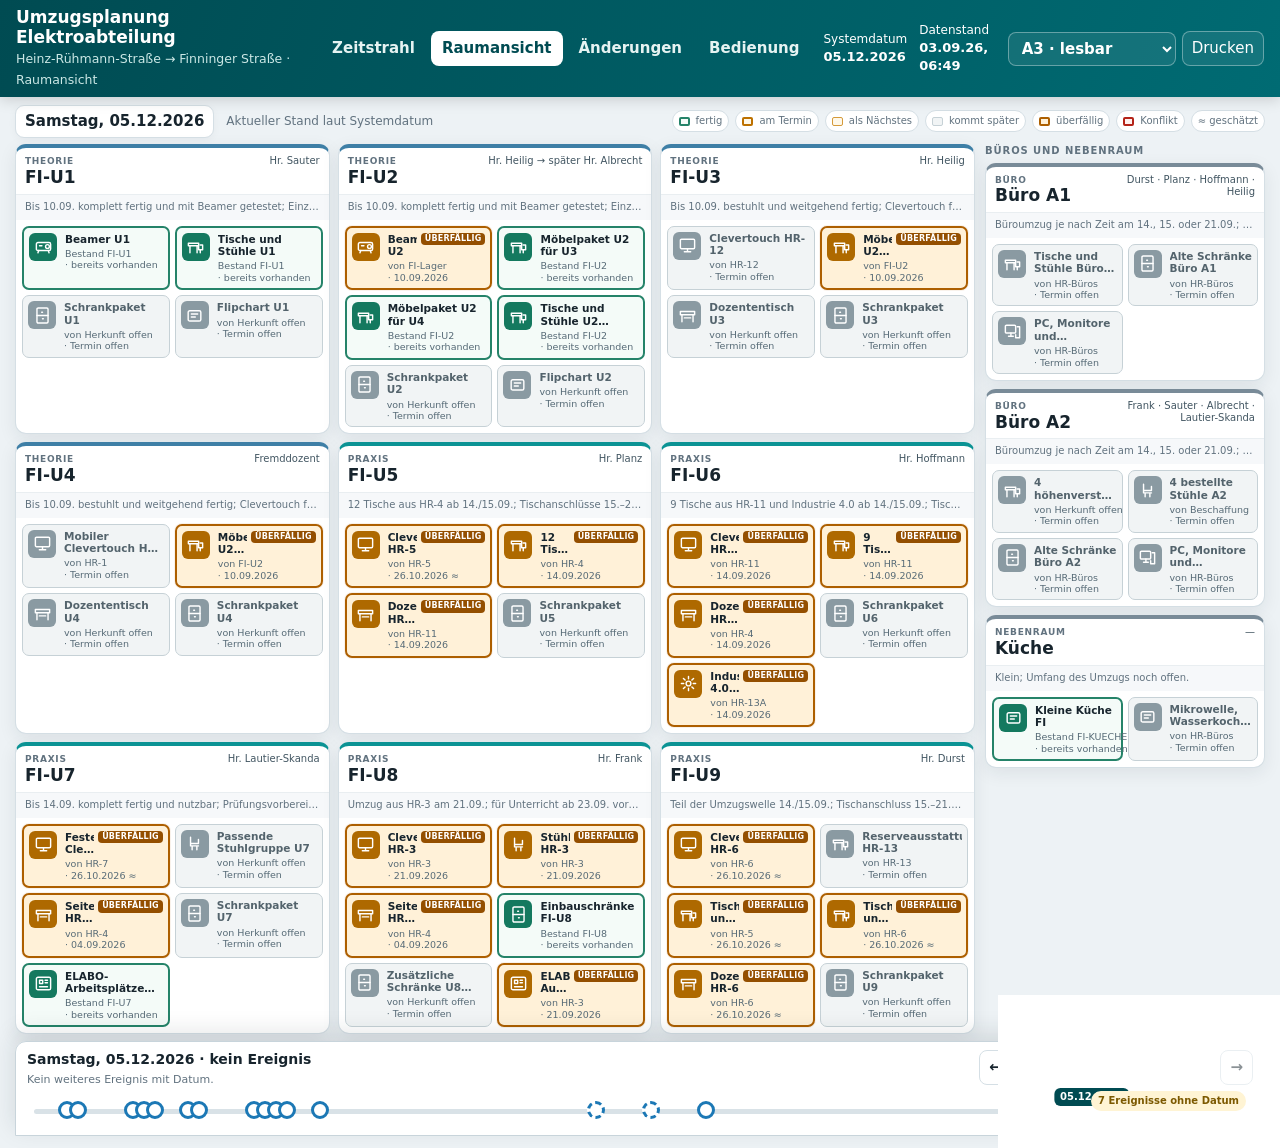
==== raumansicht.html @ 8ff62c8c "Zeitstrahl als Hauptansicht setzen und Raumansicht auslagern" ====
<!doctype html>
<html lang="de">
<head>
  <meta charset="utf-8">
  <meta name="viewport" content="width=device-width, initial-scale=1">
  <title>Raumansicht wird geladen …</title>
  <style>
    body{margin:0;display:grid;place-items:center;min-height:100vh;background:#edf2f5;color:#61727f;font:14px/1.4 "Segoe UI",system-ui,sans-serif}
  </style>
</head>
<body>
  <div>Raumansicht wird geladen …</div>
  <script>
  (async()=>{
    try{
      const r=await fetch(`raumansicht-basis.html?ts=${Date.now()}`,{cache:"no-store"});
      if(!r.ok) throw new Error(`HTTP ${r.status}`);
      let html=await r.text();
      html=html.replace('<title>Umzugsplanung Elektroabteilung – Version 2.0</title>','<title>Umzugsplanung Elektroabteilung – Raumansicht</title>');
      html=html.replace('Heinz-Rühmann-Straße → Finninger Straße · V2.0','Heinz-Rühmann-Straße → Finninger Straße · Raumansicht');
      html=html.replace('</style>','\n    .view-switch{display:inline-block;border:0;border-radius:8px;padding:9px 13px;background:transparent;color:#e6f3f2;font-weight:650;text-decoration:none}.view-switch:hover{background:rgba(255,255,255,.12)}\n    @media (min-width:1181px) and (max-height:1050px){.view-switch{padding:7px 11px}}\n  </style>');
      html=html.replace(
`    <nav class="main-nav" aria-label="Hauptnavigation">
      <button class="nav-btn active" data-panel="view">Ansicht</button>
      <button class="nav-btn" data-panel="audit">Änderungen</button>
      <button class="nav-btn" data-panel="help">Bedienung</button>
    </nav>`,
`    <nav class="main-nav" aria-label="Hauptnavigation">
      <a class="view-switch" href="index.html">Zeitstrahl</a>
      <button class="nav-btn active" data-panel="view">Raumansicht</button>
      <button class="nav-btn" data-panel="audit">Änderungen</button>
      <button class="nav-btn" data-panel="help">Bedienung</button>
    </nav>`);
      document.open();document.write(html);document.close();
    }catch(err){
      document.body.innerHTML='<div style="max-width:620px;padding:24px">Die Raumansicht konnte nicht geladen werden. Bitte die Seite neu laden.</div>';
      console.error(err);
    }
  })();
  </script>
</body>
</html>
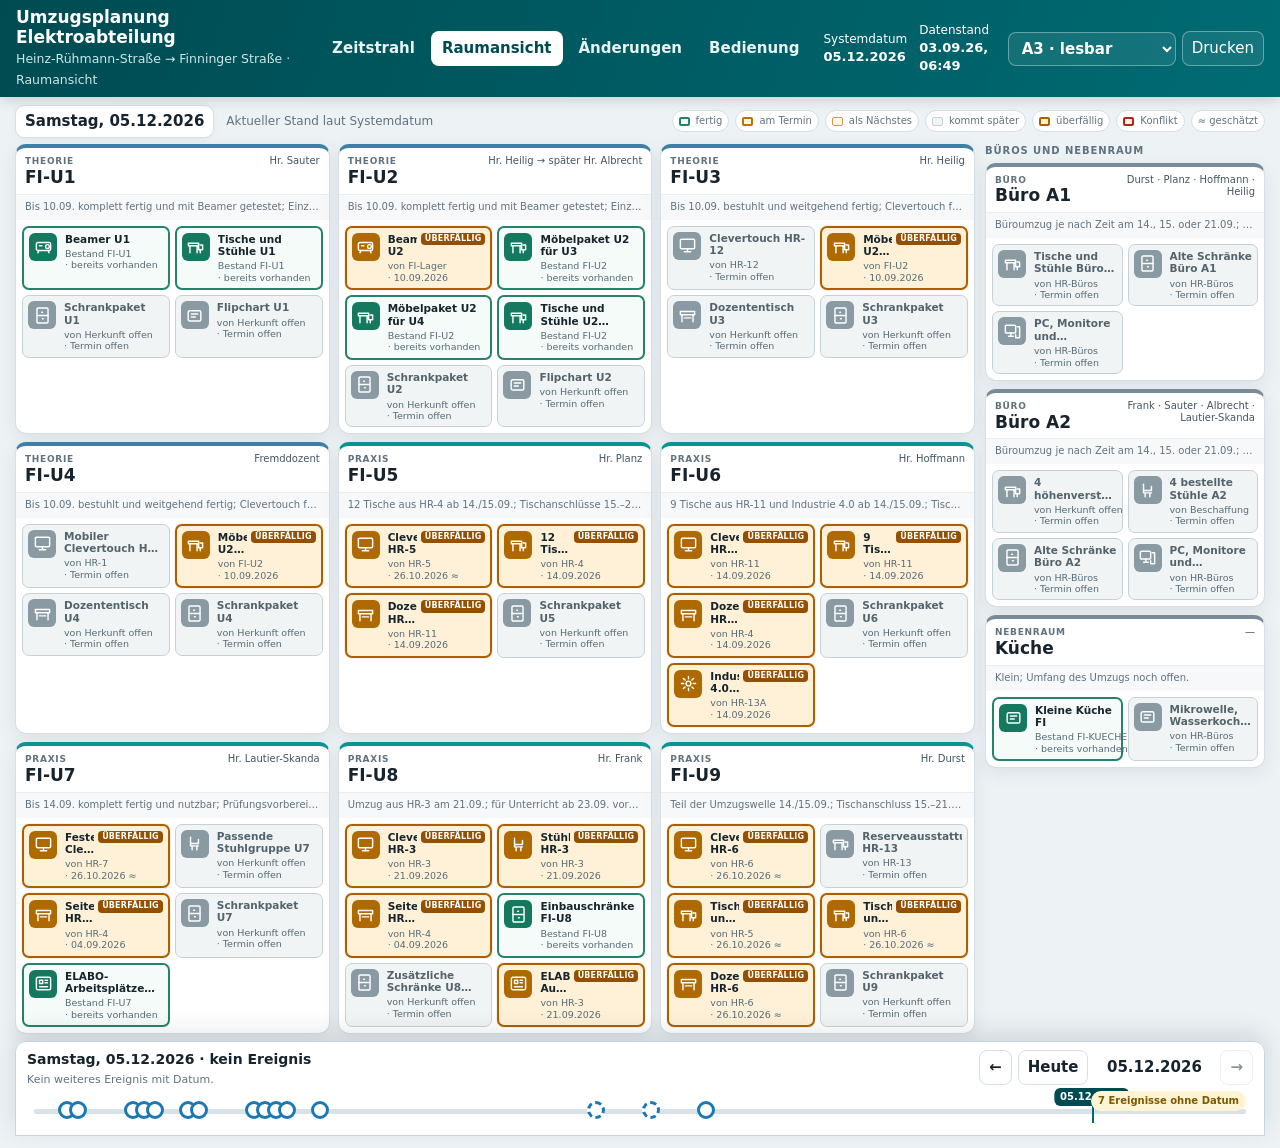
==== commit 2ee55126: "Raumansicht ohne Laufzeit-Loader direkt ausliefern" ====
--- a/raumansicht.html
+++ b/raumansicht.html
@@ -3,39 +3,786 @@
 <head>
   <meta charset="utf-8">
   <meta name="viewport" content="width=device-width, initial-scale=1">
-  <title>Raumansicht wird geladen …</title>
+  <title>Umzugsplanung Elektroabteilung – Raumansicht</title>
   <style>
-    body{margin:0;display:grid;place-items:center;min-height:100vh;background:#edf2f5;color:#61727f;font:14px/1.4 "Segoe UI",system-ui,sans-serif}
+    :root {
+      --bg:#edf2f5; --surface:#fff; --surface-2:#f6f8fa; --ink:#17242d; --muted:#61727f;
+      --line:#d5dfe5; --brand:#006b73; --brand-dark:#004b52; --accent:#1c78b5;
+      --good:#14795f; --warn:#a36a00; --bad:#b42318; --shadow:0 8px 26px rgba(23,36,45,.10);
+      --future-opacity:.24; --due-opacity:.68;
+    }
+    *{box-sizing:border-box} html{scroll-behavior:smooth} body{margin:0;background:var(--bg);color:var(--ink);font:15px/1.42 "Segoe UI",system-ui,sans-serif}
+    button,input,select,textarea{font:inherit} button{cursor:pointer} button:disabled{cursor:not-allowed;opacity:.5}
+    .app-header{position:sticky;top:0;z-index:30;display:flex;align-items:center;gap:18px;padding:12px 22px;background:linear-gradient(110deg,var(--brand-dark),var(--brand));color:white;box-shadow:0 2px 14px rgba(0,0,0,.17)}
+    .brand{min-width:260px}.brand h1{margin:0;font-size:19px;line-height:1.2}.brand small{color:#cbe8e6}
+    .main-nav{display:flex;gap:5px}.nav-btn,.view-switch{border:0;border-radius:8px;padding:9px 13px;background:transparent;color:#e6f3f2;font-weight:650}.nav-btn:hover,.view-switch:hover{background:rgba(255,255,255,.12)}.nav-btn.active{background:white;color:var(--brand-dark)}.view-switch{display:inline-block;text-decoration:none}
+    .header-meta{display:flex;align-items:center;gap:12px;margin-left:auto;font-size:12px}.header-meta strong{font-size:13px}.header-actions{display:flex;align-items:center;gap:6px}.header-btn,.header-select{border:1px solid rgba(255,255,255,.35);border-radius:8px;padding:7px 10px;background:rgba(255,255,255,.08);color:white}.header-btn:hover,.header-select:hover{background:rgba(255,255,255,.18)}.header-select{padding-right:26px;font-weight:650}.header-select option{background:white;color:var(--ink)}
+    .panel{display:none}.panel.active{display:block}.page{max-width:1660px;margin:0 auto;padding:18px 22px 150px}
+    .view-toolbar{display:flex;align-items:center;gap:12px;margin-bottom:13px}.date-chip{padding:8px 11px;border-radius:9px;background:var(--surface);border:1px solid var(--line);box-shadow:0 2px 8px rgba(23,36,45,.04)}.date-chip strong{font-size:17px}.view-hint{color:var(--muted);font-size:12px}.view-toolbar .spacer{margin-left:auto}
+    .legend{display:flex;flex-wrap:wrap;gap:6px}.legend-item{display:inline-flex;align-items:center;gap:6px;padding:4px 7px;border-radius:999px;background:var(--surface);border:1px solid var(--line);font-size:11px;color:var(--muted)}.legend-swatch{width:10px;height:10px;border-radius:3px;background:var(--accent)}.legend-swatch.future{opacity:var(--future-opacity)}.legend-swatch.due{opacity:var(--due-opacity)}.legend-swatch.present{background:var(--good)}.legend-swatch.conflict{background:var(--bad)}
+    .building-layout{display:grid;grid-template-columns:minmax(0,1fr) 255px;gap:16px;align-items:start}.rooms-grid{display:grid;grid-template-columns:repeat(3,minmax(245px,1fr));gap:12px}.side-grid{display:grid;gap:12px}.side-label{margin:0 0 -4px;color:var(--muted);font-size:11px;font-weight:750;letter-spacing:.09em;text-transform:uppercase}
+    .room-card{position:relative;min-height:245px;overflow:hidden;border:1px solid var(--line);border-top:5px solid #3e7fa6;border-radius:14px;background:var(--surface);box-shadow:var(--shadow);transition:opacity .18s,transform .18s,box-shadow .18s}.room-card.praxis{border-top-color:#0b9394}.room-card.side{min-height:180px;border-top-color:#798b98}.room-card.dimmed{opacity:.48}.room-card.affected{box-shadow:0 0 0 3px rgba(28,120,181,.25),var(--shadow)}.room-card.event-flash{animation:roomFlash .85s ease-out}.room-card.has-conflict{border-color:var(--bad)}
+    @keyframes roomFlash{0%{transform:scale(1);box-shadow:var(--shadow)}35%{transform:scale(1.014);box-shadow:0 0 0 6px rgba(28,120,181,.22),var(--shadow)}100%{transform:scale(1);box-shadow:0 0 0 3px rgba(28,120,181,.25),var(--shadow)}}
+    .room-head{display:flex;justify-content:space-between;gap:10px;padding:11px 13px 9px;border-bottom:1px solid #e9eef1}.room-kicker{color:var(--muted);font-size:10px;font-weight:750;letter-spacing:.08em;text-transform:uppercase}.room-title{margin:1px 0 0;font-size:20px}.room-owner{max-width:55%;color:#415561;font-size:11px;text-align:right}.room-use{padding:7px 13px;color:var(--muted);background:var(--surface-2);font-size:11px}.room-items{display:grid;grid-template-columns:repeat(2,minmax(0,1fr));gap:7px;padding:10px}.room-card.side .room-items{grid-template-columns:1fr}.empty-room{grid-column:1/-1;padding:20px;color:var(--muted);text-align:center}
+    .asset-tile{position:relative;display:grid;grid-template-columns:34px 1fr;gap:7px;min-width:0;padding:7px;border:1px solid var(--line);border-radius:9px;background:var(--surface-2);color:var(--ink);text-align:left;transition:opacity .16s,transform .16s,box-shadow .16s}.asset-tile:hover,.asset-tile:focus-visible{transform:translateY(-1px);box-shadow:0 4px 12px rgba(23,36,45,.13)}.asset-tile.future{opacity:var(--future-opacity);border-style:dashed}.asset-tile.due{opacity:var(--due-opacity);border-color:var(--warn)}.asset-tile.present{opacity:1}.asset-tile.event-change{opacity:1;border-color:var(--accent);box-shadow:0 0 0 2px rgba(28,120,181,.18);background:#eef7fc}.asset-tile.conflict{opacity:1;border-color:var(--bad);background:#fff0ee;box-shadow:0 0 0 2px rgba(180,35,24,.16)}
+    .asset-icon{display:grid;place-items:center;width:32px;height:32px;border-radius:8px;background:#526b79;color:white;font-size:10px;font-weight:800}.asset-tile.present .asset-icon{background:var(--good)}.asset-tile.event-change .asset-icon{background:var(--accent)}.asset-tile.conflict .asset-icon{background:var(--bad)}.asset-name{overflow:hidden;font-size:11px;font-weight:700;line-height:1.2;text-overflow:ellipsis}.asset-meta{margin-top:2px;overflow:hidden;color:var(--muted);font-size:10px;line-height:1.2;text-overflow:ellipsis;white-space:nowrap}.asset-flag{position:absolute;top:4px;right:5px;font-size:11px;font-weight:900}.asset-flag.in{color:var(--good)}.asset-flag.out{color:var(--warn)}.asset-flag.bad{color:var(--bad)}
+    .timeline-shell{position:sticky;bottom:0;z-index:25;margin-top:16px;padding:12px 15px 11px;border:1px solid #c8d4db;border-radius:15px 15px 0 0;background:rgba(255,255,255,.97);box-shadow:0 -8px 25px rgba(23,36,45,.13);backdrop-filter:blur(7px)}.timeline-top{display:grid;grid-template-columns:minmax(260px,1fr) auto;gap:15px;align-items:start}.event-summary h2{margin:0;font-size:16px}.event-summary p{margin:3px 0 0;color:var(--muted);font-size:12px}.event-changes{display:flex;flex-wrap:wrap;gap:5px;margin-top:6px}.change-chip{padding:3px 7px;border-radius:999px;background:#eaf4f9;color:#315a70;font-size:10px}.timeline-controls{display:flex;align-items:center;gap:6px}.timeline-btn{border:1px solid var(--line);border-radius:8px;padding:7px 10px;background:var(--surface);color:var(--ink);font-weight:650}.timeline-btn:hover{background:#edf4f7}.timeline-date{min-width:120px;text-align:center;font-weight:800}.track-wrap{position:relative;height:47px;margin:5px 7px 0}.track-base{position:absolute;left:0;right:0;top:23px;height:5px;border-radius:999px;background:#d9e2e7}.today-line{position:absolute;top:9px;width:2px;height:29px;background:var(--brand);pointer-events:none}.today-line::before{content:"Heute";position:absolute;top:-9px;left:50%;transform:translateX(-50%);color:var(--brand);font-size:9px;font-weight:800}.event-marker{position:absolute;top:15px;width:18px;height:18px;transform:translateX(-50%);border:3px solid var(--accent);border-radius:50%;background:var(--surface);padding:0}.event-marker.partial{background:linear-gradient(90deg,var(--accent) 50%,var(--surface) 50%)}.event-marker.done{background:var(--accent)}.event-marker.conflict{border-color:var(--bad);background:var(--bad)}.event-marker.selected{outline:3px solid rgba(28,120,181,.25);outline-offset:2px;transform:translateX(-50%) scale(1.16)}.event-marker:hover{transform:translateX(-50%) scale(1.18)}.event-marker.selected:hover{transform:translateX(-50%) scale(1.25)}.range{position:absolute;left:0;right:0;top:12px;width:100%;height:26px;margin:0;opacity:.001;cursor:ew-resize}.range:focus-visible{opacity:.12}.thumb-bubble{position:absolute;top:-1px;transform:translateX(-50%);padding:2px 6px;border-radius:6px;background:var(--brand-dark);color:white;font-size:10px;font-weight:750;pointer-events:none;white-space:nowrap}.unknown-events{position:absolute;right:0;top:1px;padding:3px 7px;border-radius:999px;background:#fff4d4;color:#7c5900;font-size:10px;font-weight:750}
+    .popover{position:fixed;z-index:60;width:min(330px,calc(100vw - 24px));padding:12px;border:1px solid var(--line);border-radius:11px;background:var(--surface);box-shadow:0 14px 38px rgba(23,36,45,.24);pointer-events:none}.popover.pinned{pointer-events:auto}.popover[hidden]{display:none}.popover-close{position:absolute;top:5px;right:7px;border:0;background:transparent;color:var(--muted);font-size:18px}.popover h3{margin:0 25px 8px 0;font-size:15px}.popover dl{display:grid;grid-template-columns:82px 1fr;gap:4px 8px;margin:0;font-size:11px}.popover dt{color:var(--muted)}.popover dd{margin:0;font-weight:650}.popover-note{margin:8px 0 0;padding-top:7px;border-top:1px solid var(--line);color:var(--muted);font-size:11px}
+    .manage-page{max-width:1660px;margin:0 auto;padding:20px 22px 55px}.manage-head{display:flex;align-items:flex-end;gap:16px;margin-bottom:15px}.manage-head h2{margin:0;font-size:24px}.manage-head p{margin:4px 0 0;color:var(--muted)}.manage-head .spacer{margin-left:auto}
+    .audit-list{display:grid;gap:7px}.audit-row{display:grid;grid-template-columns:150px 160px 1fr;gap:10px;padding:9px 10px;border-bottom:1px solid var(--line);background:var(--surface)}.audit-row time,.audit-row .who{color:var(--muted);font-size:11px}.help-grid{display:grid;grid-template-columns:repeat(2,minmax(280px,1fr));gap:12px}.help-card{padding:15px;border:1px solid var(--line);border-radius:12px;background:var(--surface);box-shadow:var(--shadow)}.help-card h3{margin:0 0 8px}.help-card ul,.help-card ol{margin:0;padding-left:20px}.help-card li+li{margin-top:5px}
+    .toast{position:fixed;right:18px;bottom:18px;z-index:100;max-width:380px;padding:11px 14px;border-radius:10px;background:var(--brand-dark);color:white;box-shadow:var(--shadow);transition:opacity .2s,transform .2s}.toast[hidden]{display:none}
+    .sr-only{position:absolute;width:1px;height:1px;padding:0;margin:-1px;overflow:hidden;clip:rect(0,0,0,0);white-space:nowrap;border:0}
+    .event-marker{z-index:3}.range{z-index:2}.thumb-bubble{z-index:4}.unknown-events{z-index:5;pointer-events:none}
+    .event-marker.est{border-style:dashed}
+    @media(max-width:1180px){.building-layout{grid-template-columns:1fr}.side-grid{grid-template-columns:repeat(3,1fr)}.side-label{grid-column:1/-1}.room-card.side{min-height:160px}.header-meta{display:none}}
+    @media(max-width:850px){.rooms-grid{grid-template-columns:repeat(2,minmax(240px,1fr))}.app-header{flex-wrap:wrap}.brand{min-width:0}.main-nav{order:3;width:100%}.timeline-top{grid-template-columns:1fr}.timeline-controls{justify-content:center}.page{padding-left:12px;padding-right:12px}}
+    @media(max-width:580px){.rooms-grid,.side-grid,.help-grid{grid-template-columns:1fr}.room-items{grid-template-columns:1fr}.view-toolbar{align-items:flex-start;flex-direction:column}.legend{display:none}.timeline-date{min-width:90px}.timeline-btn{padding:7px}.audit-row{grid-template-columns:1fr}}
+    @media(prefers-reduced-motion:reduce){*{scroll-behavior:auto!important;animation:none!important;transition:none!important}}
+
+    /* Kompakte Terminansicht: Status wird über Rahmen und Beschriftung statt über starke Transparenz vermittelt. */
+    .page{padding:13px 18px 16px}
+    .building-layout{grid-template-columns:minmax(0,1fr) 280px;gap:10px}
+    .rooms-grid,.side-grid{gap:8px}
+    .room-card{min-height:226px;border-radius:11px;border-top-width:4px;box-shadow:0 5px 18px rgba(23,36,45,.08)}
+    .room-card.side{min-height:174px}
+    .room-card.dimmed{opacity:1}
+    .room-card.affected{box-shadow:0 5px 18px rgba(23,36,45,.08)}
+    .room-head{align-items:flex-start;padding:7px 9px 6px}
+    .room-kicker{font-size:9px}
+    .room-title{margin-top:0;font-size:17px;line-height:1.15}
+    .room-owner{font-size:10px;line-height:1.25}
+    .room-use{min-height:25px;padding:5px 9px;font-size:10px;line-height:1.35;white-space:nowrap;overflow:hidden;text-overflow:ellipsis}
+    .room-items{gap:5px;padding:6px}
+    .asset-tile{grid-template-columns:30px minmax(0,1fr);gap:6px;min-height:45px;padding:5px;border:1.5px solid #bcc9cf;border-radius:7px;background:#f8fafb;opacity:1;align-items:start}
+    .asset-tile:hover,.asset-tile:focus-visible{transform:translateY(-1px);box-shadow:0 3px 9px rgba(23,36,45,.12)}
+    .asset-tile.future{opacity:1;border:1.5px solid #c6d1d6;background:#f1f4f5;color:#53636c}
+    .asset-tile.due,.asset-tile.event-out{opacity:1;border:2px dashed #bd7100;background:#fff8e9;box-shadow:none}
+    .asset-tile.present{opacity:1;border:2px solid #258369;background:#f4fbf8}
+    .asset-tile.overdue{opacity:1;border:2px solid #ad5f00;background:#fff1d8;box-shadow:0 0 0 1px rgba(173,95,0,.08)}
+    .asset-tile.event-change{opacity:1;border-color:#bd7100;background:#fff8e9;box-shadow:none;animation:assetPulse .7s ease-out}
+    .asset-tile.conflict{opacity:1;border:2px solid var(--bad);background:#fff0ee;box-shadow:0 0 0 1px rgba(180,35,24,.14)}
+    @keyframes assetPulse{0%{transform:scale(1)}35%{transform:scale(1.025);box-shadow:0 0 0 4px rgba(189,113,0,.20)}100%{transform:scale(1);box-shadow:none}}
+    .asset-icon{display:grid;place-items:center;width:28px;height:28px;border-radius:6px;background:#7b8d96;color:white}
+    .asset-icon svg{width:19px;height:19px;display:block}
+    .asset-tile.future .asset-icon{background:#8a9aa2}
+    .asset-tile.present .asset-icon{background:var(--good)}
+    .asset-tile.due .asset-icon,.asset-tile.event-change .asset-icon,.asset-tile.event-out .asset-icon,.asset-tile.overdue .asset-icon{background:#ae6900}
+    .asset-tile.conflict .asset-icon{background:var(--bad)}
+    .asset-body{display:block;min-width:0}
+    .asset-top{display:flex;align-items:flex-start;gap:4px;min-width:0}
+    .asset-name{display:-webkit-box;flex:1;min-width:0;overflow:hidden;font-size:10.5px;font-weight:750;line-height:1.18;text-overflow:clip;white-space:normal;-webkit-box-orient:vertical;-webkit-line-clamp:2}
+    .asset-meta{display:flex;flex-wrap:wrap;gap:0 5px;margin-top:3px;overflow:visible;color:#566a76;font-size:9.5px;line-height:1.2;white-space:normal}
+    .asset-meta span{white-space:nowrap}
+    .asset-status{flex:0 0 auto;padding:1px 4px;border-radius:4px;background:#bd7100;color:white;font-size:8px;font-weight:800;line-height:1.35;letter-spacing:.025em;white-space:nowrap}
+    .asset-status.overdue{background:#944f00}.asset-status.out{background:#944f00}.asset-status.conflict{background:var(--bad)}
+    .empty-room{padding:12px;font-size:10px}
+    .legend-item{padding:3px 6px;font-size:10px}
+    .legend-swatch{width:11px;height:9px;border-radius:2px;background:#f1f4f5;border:1.5px solid #c6d1d6}
+    .legend-swatch.future{opacity:1}.legend-swatch.due{opacity:1;border:2px dashed #bd7100;background:#fff8e9}.legend-swatch.present{background:#f4fbf8;border:2px solid #258369}.legend-swatch.overdue{background:#fff1d8;border:2px solid #ad5f00}.legend-swatch.conflict{background:#fff0ee;border:2px solid var(--bad)}
+    .timeline-shell{margin-top:9px;padding:8px 11px 7px;border-radius:11px 11px 0 0}
+    .timeline-top{gap:10px}.event-summary h2{font-size:14px}.event-summary p{margin-top:2px;font-size:11px}.event-changes{margin-top:4px}.change-chip{padding:2px 6px;font-size:9px}
+    .timeline-btn{padding:6px 9px}.track-wrap{height:38px;margin-top:2px}.track-base{top:19px}.today-line{top:7px;height:26px}.event-marker{top:11px}.range{top:8px}.thumb-bubble{top:-2px}
+    .print-heading{display:none}
+
+    /* Kompakte Laptopansicht mit vollständigem Inhalt: vertikales Scrollen statt Abschneiden. */
+    @media (min-width:1181px) and (max-height:1050px){
+      .app-header{min-height:58px;padding:7px 16px;gap:13px}.brand{min-width:245px}.brand h1{font-size:17px}.nav-btn,.view-switch{padding:7px 11px}.header-btn,.header-select{padding:6px 9px}.header-select{padding-right:25px}
+      #panel-view .page{min-height:calc(100vh - 58px);height:auto;display:block;padding:7px 15px 12px;overflow:visible}
+      .view-toolbar{min-height:34px;margin-bottom:6px}.date-chip{padding:5px 9px}.date-chip strong{font-size:15px}
+      .building-layout{height:auto;min-height:0}.rooms-grid,.side-grid{height:auto;min-height:0;grid-auto-rows:auto}
+      .room-card,.room-card.side{min-height:0;height:auto}.side-label{font-size:10px}.room-card.side .room-items{grid-template-columns:repeat(2,minmax(0,1fr))}
+      .event-changes{max-height:none;overflow:visible}
+      .timeline-shell{position:relative;bottom:auto;margin-top:7px}
+    }
+
+    @media(max-width:1180px){.building-layout{grid-template-columns:1fr}.room-card.side{min-height:160px}}
+    @media(max-width:580px){.room-items{grid-template-columns:1fr}.asset-name{font-size:11px}}
+
+    /* Bildschirmhinweis auf den nächsten tatsächlichen Bewegungstermin. */
+    @media screen{.asset-tile.next-up.future{opacity:1;border:1.5px solid #d59a3a;border-style:solid;background:#fff8e9;color:var(--ink);box-shadow:inset 0 0 0 1px rgba(189,113,0,.05)}.asset-tile.next-up.future .asset-icon{background:#a97a32}.asset-tile.next-out.present{background:linear-gradient(90deg,#f4fbf8 0%,#f4fbf8 82%,#fff0cf 100%)}.legend-swatch.next-up{opacity:1;background:#fff8e9;border:1.5px solid #d59a3a}}
+
+    @media print{
+      *{-webkit-print-color-adjust:exact!important;print-color-adjust:exact!important}
+      html,body{width:auto;height:auto;margin:0;background:white;color:#111;font:11pt/1.18 "Segoe UI",Arial,sans-serif}
+      .app-header,.view-toolbar,.timeline-shell,.popover,.toast,#panel-audit,#panel-help{display:none!important}
+      #panel-view{display:block!important}.page{display:block!important;width:auto!important;height:auto!important;max-width:none;margin:0;padding:0!important;overflow:visible!important}
+      .print-heading{display:grid;grid-template-columns:minmax(0,1fr) 95mm;gap:5.5mm;align-items:end;margin:0 0 4mm;padding:0 0 3mm;border-bottom:.6mm solid #006b73}
+      .print-heading h1{margin:0;font-size:18pt;line-height:1.05}.print-heading h2{margin:1.4mm 0 0;font-size:14pt;line-height:1.15}.print-heading p{margin:1.4mm 0 0;color:#34454e;font-size:10.5pt}.print-meta{width:95mm;text-align:right;white-space:nowrap;font-size:10pt;color:#34454e}
+      .print-legend{display:flex;justify-content:flex-end;flex-wrap:wrap;gap:1.7mm;margin-top:1.4mm;font-size:8.7pt}.print-legend span{display:inline-flex;align-items:center;gap:1.1mm;white-space:nowrap}.print-legend i{display:inline-block;flex:0 0 auto}
+      .building-layout{display:grid!important;grid-template-columns:minmax(0,1fr) 71mm;gap:3mm;align-items:stretch;height:248mm}
+      .rooms-grid{display:grid!important;grid-template-columns:repeat(3,minmax(0,1fr));grid-template-rows:repeat(3,minmax(0,1fr));gap:3mm;height:248mm}
+      .side-grid{display:grid!important;grid-template-columns:1fr;grid-template-rows:5.5mm repeat(3,minmax(0,1fr));gap:3mm;height:248mm}
+      .side-label{margin:0;font-size:9pt}
+      .room-card,.room-card.side{min-height:0!important;height:auto;break-inside:avoid;box-shadow:none;border-radius:3mm;border-width:.4mm;border-top-width:1.4mm;overflow:hidden}
+      .room-head{padding:1.4mm 1.8mm 1.1mm;gap:1.4mm}.room-kicker{font-size:8.2pt}.room-title{font-size:13.5pt}.room-owner{font-size:8.8pt;line-height:1.12}
+      .room-use{display:none}
+      .room-items,.room-card.side .room-items{display:block!important;padding:1.1mm}
+      .asset-tile{display:flex!important;align-items:flex-start;width:100%;height:8.25mm;min-height:8.25mm;margin:0 0 .45mm;padding:.6mm 1.1mm;gap:1.1mm;overflow:hidden;border-radius:1.4mm;box-shadow:none!important;transform:none!important;animation:none!important}
+      .asset-icon{flex:0 0 7.1mm;width:7.1mm;height:7.1mm;border-radius:1.1mm}.asset-icon svg{width:5.3mm;height:5.3mm}.asset-body{flex:1;min-width:0}.asset-name{display:block;max-height:none;overflow:hidden;font-size:9.6pt;line-height:1.08;white-space:nowrap;text-overflow:ellipsis}.asset-meta{display:flex;flex-wrap:nowrap;gap:1.4mm;margin-top:.3mm;font-size:8pt;line-height:1.05}.asset-meta span{display:inline;white-space:nowrap}.asset-status{padding:.15mm .8mm;border-radius:.8mm;font-size:7.3pt}
+      .room-card.side .asset-tile{width:100%;height:10mm;min-height:10mm;margin-bottom:.7mm}.room-card.side .asset-icon{display:none}.room-card.side .asset-name{font-size:9pt}.room-card.side .asset-meta{font-size:7.8pt}
+      .empty-room{padding:4mm;font-size:10pt}
+
+      /* A4 bleibt als platzsparende Reserve erhalten. */
+      body.print-a4{font-size:8pt}
+      body.print-a4 .print-heading{grid-template-columns:minmax(0,1fr) 67mm;gap:4mm;margin-bottom:3mm;padding-bottom:2mm;border-bottom-width:.5mm}
+      body.print-a4 .print-heading h1{font-size:13pt}body.print-a4 .print-heading h2{margin-top:1mm;font-size:10pt}body.print-a4 .print-heading p{margin-top:1mm;font-size:7.5pt}body.print-a4 .print-meta{width:67mm;font-size:7pt}
+      body.print-a4 .print-legend{gap:1.2mm;margin-top:1mm;font-size:6.2pt}body.print-a4 .print-legend span{gap:.8mm}
+      body.print-a4 .building-layout{grid-template-columns:minmax(0,1fr) 50mm;gap:2mm;height:174mm}
+      body.print-a4 .rooms-grid{gap:2mm;height:174mm}
+      body.print-a4 .side-grid{grid-template-rows:4mm repeat(3,minmax(0,1fr));gap:2mm;height:174mm}
+      body.print-a4 .side-label{font-size:6.5pt}
+      body.print-a4 .room-card,body.print-a4 .room-card.side{border-radius:2mm;border-width:.3mm;border-top-width:1mm}
+      body.print-a4 .room-head{padding:1mm 1.3mm .8mm;gap:1mm}body.print-a4 .room-kicker{font-size:5.8pt}body.print-a4 .room-title{font-size:9.5pt}body.print-a4 .room-owner{font-size:6.2pt}
+      body.print-a4 .room-items,body.print-a4 .room-card.side .room-items{padding:.8mm}
+      body.print-a4 .asset-tile{height:5.8mm;min-height:5.8mm;margin-bottom:.3mm;padding:.4mm .8mm;gap:.8mm;border-radius:1mm}
+      body.print-a4 .asset-icon{flex-basis:5mm;width:5mm;height:5mm;border-radius:.8mm}body.print-a4 .asset-icon svg{width:3.7mm;height:3.7mm}body.print-a4 .asset-name{font-size:6.8pt}body.print-a4 .asset-meta{gap:1mm;margin-top:.2mm;font-size:5.6pt}body.print-a4 .asset-status{padding:.1mm .6mm;border-radius:.6mm;font-size:5.2pt}
+      body.print-a4 .room-card.side .asset-tile{height:7mm;min-height:7mm;margin-bottom:.5mm}body.print-a4 .room-card.side .asset-name{font-size:6.4pt}body.print-a4 .room-card.side .asset-meta{font-size:5.6pt}
+      body.print-a4 .empty-room{padding:3mm;font-size:7pt}
+    }
   </style>
+  <style id="printPageStyle">@page{size:A3 landscape;margin:7mm}</style>
 </head>
 <body>
-  <div>Raumansicht wird geladen …</div>
-  <script>
-  (async()=>{
-    try{
-      const r=await fetch(`raumansicht-basis.html?ts=${Date.now()}`,{cache:"no-store"});
-      if(!r.ok) throw new Error(`HTTP ${r.status}`);
-      let html=await r.text();
-      html=html.replace('<title>Umzugsplanung Elektroabteilung – Version 2.0</title>','<title>Umzugsplanung Elektroabteilung – Raumansicht</title>');
-      html=html.replace('Heinz-Rühmann-Straße → Finninger Straße · V2.0','Heinz-Rühmann-Straße → Finninger Straße · Raumansicht');
-      html=html.replace('</style>','\n    .view-switch{display:inline-block;border:0;border-radius:8px;padding:9px 13px;background:transparent;color:#e6f3f2;font-weight:650;text-decoration:none}.view-switch:hover{background:rgba(255,255,255,.12)}\n    @media (min-width:1181px) and (max-height:1050px){.view-switch{padding:7px 11px}}\n  </style>');
-      html=html.replace(
-`    <nav class="main-nav" aria-label="Hauptnavigation">
-      <button class="nav-btn active" data-panel="view">Ansicht</button>
-      <button class="nav-btn" data-panel="audit">Änderungen</button>
-      <button class="nav-btn" data-panel="help">Bedienung</button>
-    </nav>`,
-`    <nav class="main-nav" aria-label="Hauptnavigation">
+  <header class="app-header">
+    <div class="brand"><h1>Umzugsplanung Elektroabteilung</h1><small>Heinz-Rühmann-Straße → Finninger Straße · Raumansicht</small></div>
+    <nav class="main-nav" aria-label="Hauptnavigation">
       <a class="view-switch" href="index.html">Zeitstrahl</a>
       <button class="nav-btn active" data-panel="view">Raumansicht</button>
       <button class="nav-btn" data-panel="audit">Änderungen</button>
       <button class="nav-btn" data-panel="help">Bedienung</button>
-    </nav>`);
-      document.open();document.write(html);document.close();
-    }catch(err){
-      document.body.innerHTML='<div style="max-width:620px;padding:24px">Die Raumansicht konnte nicht geladen werden. Bitte die Seite neu laden.</div>';
-      console.error(err);
-    }
+    </nav>
+    <div class="header-meta"><span>Systemdatum<br><strong id="systemDate"></strong></span><span>Datenstand<br><strong id="dataTimestamp"></strong></span></div>
+    <div class="header-actions"><select class="header-select" id="printFormatSelect" aria-label="Papierformat für den Ausdruck" title="Papierformat für den Ausdruck"><option value="a3">A3 · lesbar</option><option value="a4">A4 · kompakt</option></select><button class="header-btn" id="printBtn" type="button">Drucken</button></div>
+  </header>
+
+  <section class="panel active" id="panel-view">
+    <div class="page">
+      <header class="print-heading">
+        <div><h1>Umzugsplanung Elektroabteilung</h1><h2 id="printEventTitle"></h2><p id="printEventDetail"></p></div>
+        <div class="print-meta"><div id="printGenerated"></div><div class="print-legend"><span><i class="legend-swatch present"></i> fertig</span><span><i class="legend-swatch due"></i> Termin</span><span><i class="legend-swatch future"></i> später</span><span><i class="legend-swatch overdue"></i> überfällig</span><span><i class="legend-swatch conflict"></i> Konflikt</span><span>≈ geschätzt</span></div></div>
+      </header>
+      <div class="view-toolbar">
+        <div class="date-chip"><span class="sr-only">Gewähltes Datum</span><strong id="selectedDateLabel"></strong></div>
+        <div class="view-hint" id="selectedDateHint"></div><div class="spacer"></div>
+        <div class="legend" aria-label="Darstellung"><span class="legend-item"><i class="legend-swatch present"></i> fertig</span><span class="legend-item"><i class="legend-swatch due"></i> am Termin</span><span class="legend-item"><i class="legend-swatch next-up"></i> als Nächstes</span><span class="legend-item"><i class="legend-swatch future"></i> kommt später</span><span class="legend-item"><i class="legend-swatch overdue"></i> überfällig</span><span class="legend-item"><i class="legend-swatch conflict"></i> Konflikt</span><span class="legend-item">≈ geschätzt</span></div>
+      </div>
+      <div class="building-layout"><div class="rooms-grid" id="mainRooms"></div><aside class="side-grid" id="sideRooms"><p class="side-label">Büros und Nebenraum</p></aside></div>
+      <section class="timeline-shell" aria-label="Zeitstrahl">
+        <div class="timeline-top"><div class="event-summary" id="eventSummary" aria-live="polite"></div><div class="timeline-controls"><button class="timeline-btn" id="prevEventBtn" type="button" aria-label="Vorheriges Ereignis">←</button><button class="timeline-btn" id="todayBtn" type="button">Heute</button><span class="timeline-date" id="timelineDate"></span><button class="timeline-btn" id="nextEventBtn" type="button" aria-label="Nächstes Ereignis">→</button></div></div>
+        <div class="track-wrap" id="trackWrap"><div class="track-base"></div><div class="today-line" id="todayLine"></div><div id="markers"></div><input class="range" id="dateRange" type="range" aria-label="Datum auswählen"><div class="thumb-bubble" id="thumbBubble"></div><div class="unknown-events" id="unknownEvents"></div></div>
+      </section>
+    </div>
+  </section>
+
+  <section class="panel" id="panel-audit"><div class="manage-page"><div class="manage-head"><div><h2>Änderungsprotokoll</h2><p>Die jüngsten Änderungen stehen oben.</p></div></div><div class="audit-list" id="auditList"></div></div></section>
+
+  <section class="panel" id="panel-help"><div class="manage-page"><div class="manage-head"><div><h2>Bedienung</h2><p>Nur schauen — gepflegt wird der Plan zentral.</p></div></div><div class="help-grid"><article class="help-card"><h3>Zeitstrahl</h3><ul><li>Der heutige Tag kommt automatisch aus der Systemzeit des Rechners.</li><li>Mit ← und → springt man zum vorherigen oder nächsten Ereignis.</li><li>Der Schieber kann mit der Maus frei auf ein Datum gesetzt werden.</li><li>Ein Klick auf eine Ereignismarke zeigt alle Änderungen dieses Tages; die betroffenen Räume blinken kurz auf.</li></ul></article><article class="help-card"><h3>Darstellung</h3><ul><li>Grün umrandet: bestätigt vorhanden.</li><li>Gestrichelt orange: laut Plan fällig, aber noch nicht bestätigt.</li><li>Hellorange: gehört zum nächsten tatsächlichen Bewegungstermin nach dem gewählten Datum.</li><li>Grau: kommt erst später oder Termin offen.</li><li>Dunkelorange „ÜBERFÄLLIG“: Plantermin verstrichen, Umzug nicht gemeldet.</li><li>Rot: dieselbe Ausstattung wurde widersprüchlich eingeplant.</li><li>≈ hinter einem Datum: Termin ist geschätzt, nicht bestätigt.</li></ul></article><article class="help-card"><h3>Aktualität</h3><ul><li>Der angezeigte Stand kommt aus einer zentralen Datei; oben rechts steht der Zeitpunkt der letzten Pflege.</li><li>Die Seite holt sich alle 5 Minuten und beim Zurückwechseln auf den Tab automatisch den neuesten Stand; F5 erzwingt es sofort.</li><li>Terminänderungen, erledigte Umzüge und Korrekturen bitte an Hrn. Sauter melden — er pflegt den Plan zentral, danach ist der Link für alle aktuell.</li></ul></article><article class="help-card"><h3>Drucken</h3><p>Für den Aushang ist A3 quer als gut lesbarer Standard gewählt; A4 kompakt ist oben neben „Drucken“ auswählbar. Gedruckt wird immer der gerade gewählte Stichtag mit seiner Ereignisüberschrift.</p></article></div></div></section>
+
+  <div class="popover" id="assetPopover" role="dialog" aria-label="Ausstattungsdetails" hidden><button class="popover-close" id="popoverClose" type="button" aria-label="Schließen">×</button><div id="popoverContent"></div></div>
+  <div class="toast" id="toast" role="status" aria-live="polite" hidden></div>
+
+  <script id="seed-data" type="application/json">
+{
+ "schemaVersion": 1,
+ "appVersion": "2.0",
+ "actor": "Sauter",
+ "updatedAt": "2026-09-02T12:00:00.000Z",
+ "categories": [
+  {"id": "display", "name": "Clevertouch / Display", "code": "CT", "capacity": 1},
+  {"id": "beamer", "name": "Beamer", "code": "BM", "capacity": 1},
+  {"id": "tables", "name": "Tische und Stühle", "code": "T/S", "capacity": 0},
+  {"id": "chairs", "name": "Stühle", "code": "ST", "capacity": 0},
+  {"id": "lecturer", "name": "Dozententisch", "code": "DT", "capacity": 1},
+  {"id": "cabinet", "name": "Schränke", "code": "SR", "capacity": 0},
+  {"id": "elabo", "name": "ELABO", "code": "EL", "capacity": 0},
+  {"id": "it", "name": "IT / Drucker", "code": "IT", "capacity": 0},
+  {"id": "special", "name": "Sonderausstattung", "code": "SO", "capacity": 0},
+  {"id": "other", "name": "Sonstiges", "code": "…", "capacity": 0}
+ ],
+ "people": [
+  {"id": "frank", "name": "Hr. Frank"}, {"id": "albrecht", "name": "Hr. Albrecht"}, {"id": "planz", "name": "Hr. Planz"},
+  {"id": "durst", "name": "Hr. Durst"}, {"id": "hoffmann", "name": "Hr. Hoffmann"}, {"id": "heilig", "name": "Hr. Heilig"},
+  {"id": "sauter", "name": "Hr. Sauter"}, {"id": "lautier-skanda", "name": "Hr. Lautier-Skanda"},
+  {"id": "fremddozent", "name": "Fremddozent"}, {"id": "baur", "name": "Christian Baur / IT"},
+  {"id": "elektrofirma", "name": "Elektrofirma extern"}, {"id": "spedition", "name": "Spedition"}, {"id": "offen", "name": "noch offen"}
+ ],
+ "locations": [
+  {"id": "FI-U1", "name": "FI-U1", "kind": "unterricht", "visible": "main", "type": "Theorie", "ownerCurrent": "sauter", "ownerFuture": "", "ownerChangeEvent": "", "use": "Einzug nach Endreinigung zwischen 07.09. und 14.09.", "active": true},
+  {"id": "FI-U2", "name": "FI-U2", "kind": "unterricht", "visible": "main", "type": "Theorie", "ownerCurrent": "heilig", "ownerFuture": "albrecht", "ownerChangeEvent": "ev_owner_change", "use": "Zunächst Heilig, später Albrecht.", "active": true},
+  {"id": "FI-U3", "name": "FI-U3", "kind": "unterricht", "visible": "main", "type": "Theorie", "ownerCurrent": "heilig", "ownerFuture": "", "ownerChangeEvent": "", "use": "IEBT neu ab 21.09.", "active": true},
+  {"id": "FI-U4", "name": "FI-U4", "kind": "unterricht", "visible": "main", "type": "Theorie", "ownerCurrent": "fremddozent", "ownerFuture": "", "ownerChangeEvent": "", "use": "Nutzungsbeginn offen.", "active": true},
+  {"id": "FI-U5", "name": "FI-U5", "kind": "unterricht", "visible": "main", "type": "Praxis", "ownerCurrent": "planz", "ownerFuture": "", "ownerChangeEvent": "", "use": "Endgültiger CT ab 26.10.", "active": true},
+  {"id": "FI-U6", "name": "FI-U6", "kind": "unterricht", "visible": "main", "type": "Praxis", "ownerCurrent": "hoffmann", "ownerFuture": "", "ownerChangeEvent": "", "use": "Aufbau September, Nutzung durch Hoffmann ab 26.10.", "active": true},
+  {"id": "FI-U7", "name": "FI-U7", "kind": "unterricht", "visible": "main", "type": "Praxis", "ownerCurrent": "lautier-skanda", "ownerFuture": "", "ownerChangeEvent": "", "use": "Prüfungsvorbereitung ab 15.09.", "active": true},
+  {"id": "FI-U8", "name": "FI-U8", "kind": "unterricht", "visible": "main", "type": "Praxis", "ownerCurrent": "frank", "ownerFuture": "", "ownerChangeEvent": "", "use": "Umzug aus HR-3 am 21.09.", "active": true},
+  {"id": "FI-U9", "name": "FI-U9", "kind": "unterricht", "visible": "main", "type": "Praxis", "ownerCurrent": "durst", "ownerFuture": "", "ownerChangeEvent": "", "use": "Aufbau und Nutzung ab 26.10.", "active": true},
+  {"id": "FI-A1", "name": "Büro A1", "kind": "buero", "visible": "side", "type": "Büro", "ownerLabel": "Durst · Planz · Hoffmann · Heilig", "use": "Bezugsfertig bis 14.09.", "active": true},
+  {"id": "FI-A2", "name": "Büro A2", "kind": "buero", "visible": "side", "type": "Büro", "ownerLabel": "Frank · Sauter · Albrecht · Lautier-Skanda", "use": "Bezugsfertig bis 14.09.", "active": true},
+  {"id": "FI-KUECHE", "name": "Küche", "kind": "nebenraum", "visible": "side", "type": "Nebenraum", "ownerLabel": "", "use": "Klein; Umfang des Umzugs noch offen.", "active": true},
+  {"id": "HR-1", "name": "HR-1", "kind": "quelle", "visible": "source", "active": true}, {"id": "HR-3", "name": "HR-3", "kind": "quelle", "visible": "source", "active": true},
+  {"id": "HR-4", "name": "HR-4", "kind": "quelle", "visible": "source", "active": true}, {"id": "HR-5", "name": "HR-5", "kind": "quelle", "visible": "source", "active": true},
+  {"id": "HR-6", "name": "HR-6", "kind": "quelle", "visible": "source", "active": true}, {"id": "HR-7", "name": "HR-7", "kind": "quelle", "visible": "source", "active": true},
+  {"id": "HR-11", "name": "HR-11", "kind": "quelle", "visible": "source", "active": true}, {"id": "HR-12", "name": "HR-12", "kind": "quelle", "visible": "source", "active": true},
+  {"id": "HR-13", "name": "HR-13", "kind": "quelle", "visible": "source", "active": true}, {"id": "HR-13A", "name": "HR-13A", "kind": "quelle", "visible": "source", "active": true},
+  {"id": "HR-BUERO", "name": "Ausbilderbüros HR", "kind": "quelle", "visible": "source", "active": true},
+  {"id": "HR-AUFENTHALT", "name": "Aufenthaltsraum HR", "kind": "quelle", "visible": "source", "active": true},
+  {"id": "FI-LAGER", "name": "Lager FI", "kind": "lager", "visible": "source", "active": true},
+  {"id": "BG5", "name": "Baumgartenstraße 5", "kind": "lager", "visible": "source", "active": true},
+  {"id": "BESCHAFFUNG", "name": "Bestellung / Beschaffung", "kind": "system", "visible": "source", "active": true},
+  {"id": "OFFEN", "name": "Herkunft offen", "kind": "system", "visible": "source", "active": true},
+  {"id": "SCHROTT", "name": "Verschrottung", "kind": "system", "visible": "source", "active": true}
+ ],
+ "events": [
+  {"id": "ev_floor", "title": "Boden und Decken allgemein fertig", "date": "2026-09-04", "endDate": "", "status": "planned", "responsible": "offen", "affectedRooms": [], "note": "Allgemeiner Baufortschritt."},
+  {"id": "ev_beamer_u1", "title": "Beamer U1 wird geprüft (Christian Baur)", "date": "2026-09-03", "endDate": "", "status": "planned", "responsible": "baur", "affectedRooms": ["FI-U1"], "note": ""},
+  {"id": "ev_early_rooms", "title": "FI-U1 bis FI-U4 aufgebaut und gestrichen", "date": "2026-09-07", "endDate": "", "status": "planned", "estimated": true, "responsible": "offen", "affectedRooms": ["FI-U1", "FI-U2", "FI-U3", "FI-U4"], "note": "Zieltermin; U3/U4 hängen baulich an Malern und Endreinigung (11.09.)."},
+  {"id": "ev_spackle", "title": "Spachtelarbeiten allgemein fertig", "date": "2026-09-08", "endDate": "", "status": "planned", "responsible": "offen", "affectedRooms": [], "note": "Allgemeiner Baufortschritt."},
+  {"id": "ev_clean", "title": "Malern und allgemeine Endreinigung", "date": "2026-09-11", "endDate": "", "status": "planned", "responsible": "offen", "affectedRooms": ["FI-U1", "FI-U2"], "note": "Einzug Sauter und Heilig hängt an der tatsächlichen Endreinigung."},
+  {"id": "ev_move_sh", "title": "Einzug Sauter und Heilig", "date": "2026-09-11", "endDate": "2026-09-14", "status": "planned", "estimated": true, "responsible": "spedition", "affectedRooms": ["FI-U1", "FI-U2"], "note": "Frühestens 07.09., spätestens 14.09.; als Planwert zunächst an die Endreinigung gekoppelt."},
+  {"id": "ev_offices", "title": "Büros A1 und A2 bezugsfertig", "date": "2026-09-14", "endDate": "", "status": "planned", "responsible": "offen", "affectedRooms": ["FI-A1", "FI-A2"], "note": "Ausbilder können anfangs auch ohne Büro arbeiten."},
+  {"id": "ev_sep_wave", "title": "September-Umzugswelle HR-4 / HR-11 / HR-13", "date": "2026-09-14", "endDate": "2026-09-22", "status": "planned", "responsible": "spedition", "affectedRooms": ["FI-U5", "FI-U6", "FI-U7", "FI-U8"], "note": "Abbau am 14.09.; genauer Speditionstermin offen; Aufbau bis spätestens 22.09."},
+  {"id": "ev_u7_ready", "title": "FI-U7 für Prüfungsvorbereitung bereit", "date": "2026-09-14", "endDate": "", "status": "planned", "responsible": "elektrofirma", "affectedRooms": ["FI-U7"], "note": "ELABO-Anschluss soll bis dahin erledigt sein."},
+  {"id": "ev_u7_start", "title": "Prüfungsvorbereitung startet in FI-U7", "date": "2026-09-15", "endDate": "", "status": "planned", "responsible": "lautier-skanda", "affectedRooms": ["FI-U7"], "note": "Di IEBT, Mi EGS, Do Mechatronik."},
+  {"id": "ev_hr12_move", "title": "CT-HR12 nach FI-U3", "date": "2026-09-18", "endDate": "", "status": "planned", "estimated": true, "responsible": "offen", "affectedRooms": ["FI-U3"], "note": "Muss vor dem 21.09. passieren — U3 startet mit IEBT neu (K5)."},
+  {"id": "ev_u3_course", "title": "IEBT neu startet in FI-U3", "date": "2026-09-21", "endDate": "", "status": "planned", "responsible": "offen", "affectedRooms": ["FI-U3"], "note": "Anderer Kurs als die Prüfungsvorbereitung."},
+  {"id": "ev_u8_move", "title": "HR-3 wird abgebaut und in FI-U8 aufgebaut", "date": "2026-09-21", "endDate": "", "status": "planned", "responsible": "spedition", "affectedRooms": ["FI-U8"], "note": "ELABO, Stühle und Clevertouch aus HR-3."},
+  {"id": "ev_owner_change", "title": "Heilig wechselt nach U3, Albrecht übernimmt U2", "date": "2026-09-21", "endDate": "", "status": "planned", "estimated": true, "responsible": "offen", "affectedRooms": ["FI-U2", "FI-U3"], "note": "Anker: IEBT neu startet am 21.09. in U3 — Termin bestätigen (K8)."},
+  {"id": "ev_frank_move", "title": "Umzug Hr. Frank / CT-HR1 nach FI-U4", "date": "2026-09-28", "endDate": "", "status": "planned", "estimated": true, "responsible": "offen", "affectedRooms": ["FI-U4"], "note": "Nach Umzug Frank in U8; U8 braucht vorher das ELABO-Prüfprotokoll."},
+  {"id": "ev_late_wave", "title": "Umzugsphase nach den Prüfungen", "date": "2026-10-26", "endDate": "", "status": "planned", "estimated": true, "responsible": "spedition", "affectedRooms": ["FI-U5", "FI-U6", "FI-U7", "FI-U9"], "note": "U6 ist bereits im September ausgestattet; ab hier beginnt die Nutzung durch Hoffmann."},
+  {"id": "ev_i4_move", "title": "Industrie 4.0 nach FI-U5", "date": "2026-09-14", "endDate": "", "status": "planned", "estimated": true, "responsible": "offen", "affectedRooms": ["FI-U5"], "note": "In den Unterlagen mit Fragezeichen; Strom/Druckluft/Netzwerk in U5 vorher klären."},
+  {"id": "ev_u8_elabo", "title": "ELABO-Prüfung U8 — Firma und Termin offen", "date": "", "endDate": "", "status": "planned", "responsible": "offen", "affectedRooms": ["FI-U8"], "note": "K9: ohne Prüfprotokoll keine Freigabe des Raums für Teilnehmer."}
+ ],
+ "assets": [
+  {"id": "MOEBEL-FI-U1", "label": "Tische und Stühle U1", "category": "tables", "initialLocation": "FI-U1", "note": "Bereits vorhanden.", "active": true},
+  {"id": "BEAMER-U1", "label": "Beamer U1", "category": "beamer", "initialLocation": "FI-U1", "note": "Prüfung durch Christian Baur vorgesehen.", "active": true},
+  {"id": "CT-HR13", "label": "Mobiles Fremddisplay HR-13", "category": "display", "initialLocation": "HR-13", "note": "Für den Umzug Sauter vorbereitet.", "active": true},
+  {"id": "FLIP-U1", "label": "Flipchart U1", "category": "other", "initialLocation": "OFFEN", "note": "Vorhandensein noch klären.", "active": true},
+  {"id": "SCHRANK-U1", "label": "Schrankpaket U1", "category": "cabinet", "initialLocation": "OFFEN", "note": "Bedarf und Herkunft offen.", "active": true},
+  {"id": "MOEBEL-FI-U2-REST", "label": "Tische und Stühle U2 Bestand", "category": "tables", "initialLocation": "FI-U2", "note": "Normalbelegung bleibt in U2.", "active": true},
+  {"id": "MOEBEL-FI-U2-U3", "label": "Möbelpaket U2 für U3", "category": "tables", "initialLocation": "FI-U2", "note": "Überschuss aus U2.", "active": true},
+  {"id": "MOEBEL-FI-U2-U4", "label": "Möbelpaket U2 für U4", "category": "tables", "initialLocation": "FI-U2", "note": "Überschuss aus U2.", "active": true},
+  {"id": "BEAMER-U2", "label": "Beamer U2", "category": "beamer", "initialLocation": "FI-LAGER", "note": "Als anfängliche Anzeige vorgesehen.", "active": true},
+  {"id": "CT-HR4", "label": "Mobiler Clevertouch HR-4", "category": "display", "initialLocation": "HR-4", "note": "Zuerst U7, später U2.", "active": true},
+  {"id": "FLIP-U2", "label": "Flipchart U2", "category": "other", "initialLocation": "OFFEN", "note": "Vorhandensein noch klären.", "active": true},
+  {"id": "SCHRANK-U2", "label": "Schrankpaket U2", "category": "cabinet", "initialLocation": "OFFEN", "note": "Bedarf und Herkunft offen.", "active": true},
+  {"id": "CT-HR12", "label": "Clevertouch HR-12", "category": "display", "initialLocation": "HR-12", "note": "Ziel U3, Termin offen.", "active": true},
+  {"id": "DOZENT-U3", "label": "Dozententisch U3", "category": "lecturer", "initialLocation": "OFFEN", "note": "Nicht konkret zugeordnet.", "active": true},
+  {"id": "SCHRANK-U3", "label": "Schrankpaket U3", "category": "cabinet", "initialLocation": "OFFEN", "note": "Bedarf und Herkunft offen.", "active": true},
+  {"id": "CT-HR1", "label": "Mobiler Clevertouch HR-1", "category": "display", "initialLocation": "HR-1", "note": "Kommt nach U4, wenn Frank umzieht.", "active": true},
+  {"id": "DOZENT-U4", "label": "Dozententisch U4", "category": "lecturer", "initialLocation": "OFFEN", "note": "Nicht konkret zugeordnet.", "active": true},
+  {"id": "SCHRANK-U4", "label": "Schrankpaket U4", "category": "cabinet", "initialLocation": "OFFEN", "note": "Bedarf und Herkunft offen.", "active": true},
+  {"id": "CT-HR5", "label": "Clevertouch HR-5", "category": "display", "initialLocation": "HR-5", "note": "Endgerät U5.", "active": true},
+  {"id": "MOEBEL-HR11-U5", "label": "9 Tische (3 × 3) und Stühle", "category": "tables", "initialLocation": "HR-11", "note": "Letzte Dreierreihe entfällt.", "active": true},
+  {"id": "DOZENT-HR11", "label": "Dozententisch HR-11", "category": "lecturer", "initialLocation": "HR-11", "note": "Ziel U5.", "active": true},
+  {"id": "I4-HR13A", "label": "Industrie-4.0-Ausstattung", "category": "special", "initialLocation": "HR-13A", "note": "Kommt in die entfallende letzte Reihe in U5.", "active": true},
+  {"id": "SCHRANK-U5", "label": "Schrankpaket U5", "category": "cabinet", "initialLocation": "OFFEN", "note": "Bedarf und Herkunft offen.", "active": true},
+  {"id": "CT-HR11", "label": "Clevertouch HR-11", "category": "display", "initialLocation": "HR-11", "note": "Ziel U6.", "active": true},
+  {"id": "MOEBEL-HR4-U6", "label": "Tische und Stühle HR-4", "category": "tables", "initialLocation": "HR-4", "note": "Aufbau September, Nutzung ab 26.10.", "active": true},
+  {"id": "DOZENT-HR4-1", "label": "Dozententisch HR-4 Nr. 1", "category": "lecturer", "initialLocation": "HR-4", "note": "Ziel U6.", "active": true},
+  {"id": "SCHRANK-U6", "label": "Schrankpaket U6", "category": "cabinet", "initialLocation": "OFFEN", "note": "Bedarf und Herkunft offen.", "active": true},
+  {"id": "ELABO-U7", "label": "ELABO-Arbeitsplätze U7", "category": "elabo", "initialLocation": "FI-U7", "note": "Bereits aufgebaut.", "active": true},
+  {"id": "CT-HR7", "label": "Fester Clevertouch HR-7", "category": "display", "initialLocation": "HR-7", "note": "Endgerät U7.", "active": true},
+  {"id": "STUEHLE-U7", "label": "Passende Stuhlgruppe U7", "category": "chairs", "initialLocation": "OFFEN", "note": "Quelle durch Lautier-Skanda zu klären.", "active": true},
+  {"id": "DOZENT-HR4-2", "label": "Dozententisch HR-4 Nr. 2", "category": "lecturer", "initialLocation": "HR-4", "note": "Ziel U7.", "active": true},
+  {"id": "SCHRANK-U7", "label": "Schrankpaket U7", "category": "cabinet", "initialLocation": "OFFEN", "note": "Bedarf und Herkunft offen.", "active": true},
+  {"id": "CT-HR3", "label": "Clevertouch HR-3", "category": "display", "initialLocation": "HR-3", "note": "Ziel U8.", "active": true},
+  {"id": "ELABO-HR3", "label": "ELABO-Ausstattung HR-3", "category": "elabo", "initialLocation": "HR-3", "note": "Ziel U8.", "active": true},
+  {"id": "STUEHLE-HR3", "label": "Stühle HR-3", "category": "chairs", "initialLocation": "HR-3", "note": "Ziel U8.", "active": true},
+  {"id": "DOZENT-HR4-3", "label": "Dozententisch HR-4 Nr. 3", "category": "lecturer", "initialLocation": "HR-4", "note": "Ersetzt den zu entsorgenden Dozententisch aus HR-3.", "active": true},
+  {"id": "SCHRANK-U8", "label": "Schrankpaket U8", "category": "cabinet", "initialLocation": "OFFEN", "note": "Bedarf und Herkunft offen.", "active": true},
+  {"id": "CT-HR6", "label": "Clevertouch HR-6", "category": "display", "initialLocation": "HR-6", "note": "Endgerät U9.", "active": true},
+  {"id": "MOEBEL-HR5-U9", "label": "Tische und Stühle HR-5", "category": "tables", "initialLocation": "HR-5", "note": "Mit HR-6 abgleichen.", "active": true},
+  {"id": "MOEBEL-HR6-U9", "label": "Tische und Stühle HR-6", "category": "tables", "initialLocation": "HR-6", "note": "Mit HR-5 abgleichen.", "active": true},
+  {"id": "RESERVE-HR13-U9", "label": "Reserveausstattung HR-13", "category": "tables", "initialLocation": "HR-13", "note": "Nur falls HR-5 und HR-6 nicht passend kombiniert werden können.", "active": true},
+  {"id": "DOZENT-HR6", "label": "Dozententisch HR-6", "category": "lecturer", "initialLocation": "HR-6", "note": "Ziel U9.", "active": true},
+  {"id": "SCHRANK-U9", "label": "Schrankpaket U9", "category": "cabinet", "initialLocation": "OFFEN", "note": "Bedarf und Herkunft offen.", "active": true},
+  {"id": "MOEBEL-A1", "label": "Tische und Stühle Büro A1", "category": "tables", "initialLocation": "HR-BUERO", "note": "Alte, bereits höhenverstellbare Tische und alte Stühle.", "active": true},
+  {"id": "SCHRAENKE-A1", "label": "Alte Schränke Büro A1", "category": "cabinet", "initialLocation": "HR-BUERO", "note": "Neue Schränke erst 2027.", "active": true},
+  {"id": "IT-A1", "label": "PC, Monitore und Peripherie A1", "category": "it", "initialLocation": "HR-BUERO", "note": "Abbau und Aufbau noch zu klären.", "active": true},
+  {"id": "TISCHE-A2", "label": "4 höhenverstellbare Tische A2", "category": "tables", "initialLocation": "OFFEN", "note": "Aktueller Standort beziehungsweise Lieferstatus nicht eindeutig.", "active": true},
+  {"id": "STUEHLE-A2", "label": "4 bestellte Stühle A2", "category": "chairs", "initialLocation": "BESCHAFFUNG", "note": "Liefertermin unbekannt.", "active": true},
+  {"id": "SCHRAENKE-A2", "label": "Alte Schränke Büro A2", "category": "cabinet", "initialLocation": "HR-BUERO", "note": "Auswahl noch offen; neue Schränke erst 2027.", "active": true},
+  {"id": "IT-A2", "label": "PC, Monitore und Peripherie A2", "category": "it", "initialLocation": "HR-BUERO", "note": "Abbau und Aufbau noch zu klären.", "active": true},
+  {"id": "KUECHE-BESTAND", "label": "Kleine Küche FI", "category": "other", "initialLocation": "FI-KUECHE", "note": "Wird nicht im allgemeinen Ausbildungsbereich gestrichen.", "active": true},
+  {"id": "KUECHENGERAETE", "label": "Mikrowelle, Wasserkocher und Kleingeräte", "category": "other", "initialLocation": "HR-BUERO", "note": "Umfang und Ziel noch festlegen.", "active": true},
+  {"id": "ROBOTER-HR13", "label": "Roboter HR-13", "category": "special", "initialLocation": "HR-13", "note": "Achsen in Transportstellung sichern, Gewicht/Schwerpunkt der Spedition ansagen, Steuerschrank und Handbediengerät zusammenhalten.", "active": true},
+  {"id": "MOEBEL-AUFENTHALT", "label": "Tische und Stühle Aufenthaltsraum", "category": "tables", "initialLocation": "HR-AUFENTHALT", "note": "Aufenthaltsraum entfällt in FI ersatzlos.", "active": true},
+  {"id": "MOEBEL-HR7-ALT", "label": "Alte Tische und Stühle HR-7", "category": "tables", "initialLocation": "HR-7", "note": "Verschrottung; Stühle vorher prüfen, ob brauchbar.", "active": true},
+  {"id": "TISCH-HR7-MOBIL", "label": "Höhenverstellbarer mobiler Tisch HR-7", "category": "tables", "initialLocation": "HR-7", "note": "Wird gerettet, Ziel offen — Kandidat für U3/U4.", "active": true},
+  {"id": "DOZENT-HR3-ALT", "label": "Alter Dozententisch HR-3", "category": "lecturer", "initialLocation": "HR-3", "note": "Wird entsorgt; Ersatz kommt aus HR-4 (Nr. 3).", "active": true}
+ ],
+ "moves": [
+  {"id": "mv-ct13-u1", "assetId": "CT-HR13", "from": "HR-13", "to": "FI-U1", "eventId": "ev_move_sh", "date": "", "status": "planned", "actualDate": "", "responsible": "spedition", "note": "Bereits für den Umzug vorbereitet."},
+  {"id": "mv-flip-u1", "assetId": "FLIP-U1", "from": "OFFEN", "to": "FI-U1", "eventId": "", "date": "", "status": "open", "actualDate": "", "responsible": "sauter", "note": "Vorhandensein prüfen."},
+  {"id": "mv-schrank-u1", "assetId": "SCHRANK-U1", "from": "OFFEN", "to": "FI-U1", "eventId": "", "date": "", "status": "open", "actualDate": "", "responsible": "offen", "note": "Schrankbedarf offen."},
+  {"id": "mv-moebel-u3", "assetId": "MOEBEL-FI-U2-U3", "from": "FI-U2", "to": "FI-U3", "eventId": "ev_early_rooms", "date": "", "status": "planned", "actualDate": "", "responsible": "spedition", "note": "Überschuss U2."},
+  {"id": "mv-moebel-u4", "assetId": "MOEBEL-FI-U2-U4", "from": "FI-U2", "to": "FI-U4", "eventId": "ev_early_rooms", "date": "", "status": "planned", "actualDate": "", "responsible": "spedition", "note": "Überschuss U2."},
+  {"id": "mv-beamer-u2", "assetId": "BEAMER-U2", "from": "FI-LAGER", "to": "FI-U2", "eventId": "ev_early_rooms", "date": "", "status": "planned", "actualDate": "", "responsible": "offen", "note": "Anfängliche Anzeige."},
+  {"id": "mv-ct4-u7", "assetId": "CT-HR4", "from": "HR-4", "to": "FI-U7", "eventId": "ev_sep_wave", "date": "", "status": "planned", "actualDate": "", "responsible": "spedition", "note": "Interimsgerät U7."},
+  {"id": "mv-ct4-u2", "assetId": "CT-HR4", "from": "FI-U7", "to": "FI-U2", "eventId": "ev_late_wave", "date": "", "status": "planned", "actualDate": "", "responsible": "spedition", "note": "Nach Einbau CT-HR7 in U7."},
+  {"id": "mv-flip-u2", "assetId": "FLIP-U2", "from": "OFFEN", "to": "FI-U2", "eventId": "", "date": "", "status": "open", "actualDate": "", "responsible": "heilig", "note": "Vorhandensein prüfen."},
+  {"id": "mv-schrank-u2", "assetId": "SCHRANK-U2", "from": "OFFEN", "to": "FI-U2", "eventId": "", "date": "", "status": "open", "actualDate": "", "responsible": "offen", "note": "Schrankbedarf offen."},
+  {"id": "mv-ct12-u3", "assetId": "CT-HR12", "from": "HR-12", "to": "FI-U3", "eventId": "ev_hr12_move", "date": "", "status": "open", "actualDate": "", "responsible": "offen", "note": "Ziel bestätigt, Termin offen."},
+  {"id": "mv-dozent-u3", "assetId": "DOZENT-U3", "from": "OFFEN", "to": "FI-U3", "eventId": "", "date": "", "status": "open", "actualDate": "", "responsible": "offen", "note": "Zuordnung offen."},
+  {"id": "mv-schrank-u3", "assetId": "SCHRANK-U3", "from": "OFFEN", "to": "FI-U3", "eventId": "", "date": "", "status": "open", "actualDate": "", "responsible": "offen", "note": "Schrankbedarf offen."},
+  {"id": "mv-ct1-u4", "assetId": "CT-HR1", "from": "HR-1", "to": "FI-U4", "eventId": "ev_frank_move", "date": "", "status": "open", "actualDate": "", "responsible": "spedition", "note": "Wenn Frank umzieht."},
+  {"id": "mv-dozent-u4", "assetId": "DOZENT-U4", "from": "OFFEN", "to": "FI-U4", "eventId": "", "date": "", "status": "open", "actualDate": "", "responsible": "offen", "note": "Zuordnung offen."},
+  {"id": "mv-schrank-u4", "assetId": "SCHRANK-U4", "from": "OFFEN", "to": "FI-U4", "eventId": "", "date": "", "status": "open", "actualDate": "", "responsible": "offen", "note": "Schrankbedarf offen."},
+  {"id": "mv-ct5-u5", "assetId": "CT-HR5", "from": "HR-5", "to": "FI-U5", "eventId": "ev_late_wave", "date": "", "status": "planned", "actualDate": "", "responsible": "spedition", "note": "Endgerät U5."},
+  {"id": "mv-moebel11-u5", "assetId": "MOEBEL-HR11-U5", "from": "HR-11", "to": "FI-U5", "eventId": "ev_sep_wave", "date": "", "status": "planned", "actualDate": "", "responsible": "spedition", "note": "9 Tische, 3 × 3."},
+  {"id": "mv-dozent11-u5", "assetId": "DOZENT-HR11", "from": "HR-11", "to": "FI-U5", "eventId": "ev_sep_wave", "date": "", "status": "planned", "actualDate": "", "responsible": "spedition", "note": "Dozententisch U5."},
+  {"id": "mv-i4-u5", "assetId": "I4-HR13A", "from": "HR-13A", "to": "FI-U5", "eventId": "ev_i4_move", "date": "", "status": "open", "actualDate": "", "responsible": "offen", "note": "Termin offen."},
+  {"id": "mv-schrank-u5", "assetId": "SCHRANK-U5", "from": "OFFEN", "to": "FI-U5", "eventId": "", "date": "", "status": "open", "actualDate": "", "responsible": "offen", "note": "Schrankbedarf offen."},
+  {"id": "mv-ct11-u6", "assetId": "CT-HR11", "from": "HR-11", "to": "FI-U6", "eventId": "ev_sep_wave", "date": "", "status": "planned", "actualDate": "", "responsible": "spedition", "note": "Aufbau September."},
+  {"id": "mv-moebel4-u6", "assetId": "MOEBEL-HR4-U6", "from": "HR-4", "to": "FI-U6", "eventId": "ev_sep_wave", "date": "", "status": "planned", "actualDate": "", "responsible": "spedition", "note": "Aufbau September, Nutzung ab 26.10."},
+  {"id": "mv-dozent4-1-u6", "assetId": "DOZENT-HR4-1", "from": "HR-4", "to": "FI-U6", "eventId": "ev_sep_wave", "date": "", "status": "planned", "actualDate": "", "responsible": "spedition", "note": "Aufbau September."},
+  {"id": "mv-schrank-u6", "assetId": "SCHRANK-U6", "from": "OFFEN", "to": "FI-U6", "eventId": "", "date": "", "status": "open", "actualDate": "", "responsible": "offen", "note": "Schrankbedarf offen."},
+  {"id": "mv-ct7-u7", "assetId": "CT-HR7", "from": "HR-7", "to": "FI-U7", "eventId": "ev_late_wave", "date": "", "status": "planned", "actualDate": "", "responsible": "spedition", "note": "Endgerät U7."},
+  {"id": "mv-stuehle-u7", "assetId": "STUEHLE-U7", "from": "OFFEN", "to": "FI-U7", "eventId": "", "date": "", "status": "open", "actualDate": "", "responsible": "lautier-skanda", "note": "Passende Stühle auswählen."},
+  {"id": "mv-dozent4-2-u7", "assetId": "DOZENT-HR4-2", "from": "HR-4", "to": "FI-U7", "eventId": "ev_sep_wave", "date": "", "status": "planned", "actualDate": "", "responsible": "spedition", "note": "Vor Nutzung U7."},
+  {"id": "mv-schrank-u7", "assetId": "SCHRANK-U7", "from": "OFFEN", "to": "FI-U7", "eventId": "", "date": "", "status": "open", "actualDate": "", "responsible": "offen", "note": "Schrankbedarf offen."},
+  {"id": "mv-ct3-u8", "assetId": "CT-HR3", "from": "HR-3", "to": "FI-U8", "eventId": "ev_u8_move", "date": "", "status": "planned", "actualDate": "", "responsible": "spedition", "note": "Umzug am 21.09."},
+  {"id": "mv-elabo3-u8", "assetId": "ELABO-HR3", "from": "HR-3", "to": "FI-U8", "eventId": "ev_u8_move", "date": "", "status": "planned", "actualDate": "", "responsible": "spedition", "note": "Umzug am 21.09."},
+  {"id": "mv-stuehle3-u8", "assetId": "STUEHLE-HR3", "from": "HR-3", "to": "FI-U8", "eventId": "ev_u8_move", "date": "", "status": "planned", "actualDate": "", "responsible": "spedition", "note": "Umzug am 21.09."},
+  {"id": "mv-dozent4-3-u8", "assetId": "DOZENT-HR4-3", "from": "HR-4", "to": "FI-U8", "eventId": "ev_sep_wave", "date": "", "status": "planned", "actualDate": "", "responsible": "spedition", "note": "Ersetzt den entsorgten Dozententisch HR-3."},
+  {"id": "mv-schrank-u8", "assetId": "SCHRANK-U8", "from": "OFFEN", "to": "FI-U8", "eventId": "", "date": "", "status": "open", "actualDate": "", "responsible": "offen", "note": "Schrankbedarf offen."},
+  {"id": "mv-ct6-u9", "assetId": "CT-HR6", "from": "HR-6", "to": "FI-U9", "eventId": "ev_late_wave", "date": "", "status": "planned", "actualDate": "", "responsible": "spedition", "note": "Endgerät U9."},
+  {"id": "mv-moebel5-u9", "assetId": "MOEBEL-HR5-U9", "from": "HR-5", "to": "FI-U9", "eventId": "ev_late_wave", "date": "", "status": "planned", "actualDate": "", "responsible": "spedition", "note": "Mit HR-6 abgleichen."},
+  {"id": "mv-moebel6-u9", "assetId": "MOEBEL-HR6-U9", "from": "HR-6", "to": "FI-U9", "eventId": "ev_late_wave", "date": "", "status": "planned", "actualDate": "", "responsible": "spedition", "note": "Mit HR-5 abgleichen."},
+  {"id": "mv-reserve13-u9", "assetId": "RESERVE-HR13-U9", "from": "HR-13", "to": "FI-U9", "eventId": "", "date": "", "status": "open", "actualDate": "", "responsible": "lautier-skanda", "note": "Nur falls benötigt."},
+  {"id": "mv-dozent6-u9", "assetId": "DOZENT-HR6", "from": "HR-6", "to": "FI-U9", "eventId": "ev_late_wave", "date": "", "status": "planned", "actualDate": "", "responsible": "spedition", "note": "Dozententisch U9."},
+  {"id": "mv-schrank-u9", "assetId": "SCHRANK-U9", "from": "OFFEN", "to": "FI-U9", "eventId": "", "date": "", "status": "open", "actualDate": "", "responsible": "offen", "note": "Schrankbedarf offen."},
+  {"id": "mv-moebel-a1", "assetId": "MOEBEL-A1", "from": "HR-BUERO", "to": "FI-A1", "eventId": "ev_offices", "date": "", "status": "planned", "actualDate": "", "responsible": "spedition", "note": "Alte Möbel."},
+  {"id": "mv-schrank-a1", "assetId": "SCHRAENKE-A1", "from": "HR-BUERO", "to": "FI-A1", "eventId": "ev_offices", "date": "", "status": "planned", "actualDate": "", "responsible": "spedition", "note": "Alte Schränke."},
+  {"id": "mv-it-a1", "assetId": "IT-A1", "from": "HR-BUERO", "to": "FI-A1", "eventId": "ev_offices", "date": "", "status": "open", "actualDate": "", "responsible": "offen", "note": "Zuständigkeit klären."},
+  {"id": "mv-tische-a2", "assetId": "TISCHE-A2", "from": "OFFEN", "to": "FI-A2", "eventId": "ev_offices", "date": "", "status": "open", "actualDate": "", "responsible": "offen", "note": "Status der Tische nicht eindeutig."},
+  {"id": "mv-stuehle-a2", "assetId": "STUEHLE-A2", "from": "BESCHAFFUNG", "to": "FI-A2", "eventId": "", "date": "", "status": "open", "actualDate": "", "responsible": "offen", "note": "Liefertermin unbekannt."},
+  {"id": "mv-schrank-a2", "assetId": "SCHRAENKE-A2", "from": "HR-BUERO", "to": "FI-A2", "eventId": "ev_offices", "date": "", "status": "planned", "actualDate": "", "responsible": "spedition", "note": "Auswahl noch offen."},
+  {"id": "mv-it-a2", "assetId": "IT-A2", "from": "HR-BUERO", "to": "FI-A2", "eventId": "ev_offices", "date": "", "status": "open", "actualDate": "", "responsible": "offen", "note": "Zuständigkeit klären."},
+  {"id": "mv-kueche", "assetId": "KUECHENGERAETE", "from": "HR-BUERO", "to": "FI-KUECHE", "eventId": "", "date": "", "status": "open", "actualDate": "", "responsible": "offen", "note": "Umfang und Termin offen."},
+  {"id": "mv-roboter-bg", "assetId": "ROBOTER-HR13", "from": "HR-13", "to": "BG5", "eventId": "ev_sep_wave", "date": "", "status": "planned", "actualDate": "", "responsible": "spedition", "note": "Im unbeheizten Lager abdecken, nicht direkt auf den Betonboden; vor Wiederinbetriebnahme prüfen."},
+  {"id": "mv-aufenthalt-bg", "assetId": "MOEBEL-AUFENTHALT", "from": "HR-AUFENTHALT", "to": "BG5", "eventId": "", "date": "", "status": "open", "actualDate": "", "responsible": "offen", "note": "Termin und Fuhre offen — evtl. mit der Roboterfahrt kombinieren."},
+  {"id": "mv-hr7-schrott", "assetId": "MOEBEL-HR7-ALT", "from": "HR-7", "to": "SCHROTT", "eventId": "", "date": "", "status": "open", "actualDate": "", "responsible": "offen", "note": "Entsorgung: wer beauftragt, wann, Budget; Elektroschrott getrennt; erst nach dem letzten Unterrichtstag."},
+  {"id": "mv-tisch-hr7-offen", "assetId": "TISCH-HR7-MOBIL", "from": "HR-7", "to": "OFFEN", "eventId": "", "date": "", "status": "open", "actualDate": "", "responsible": "offen", "note": "Ziel festlegen."},
+  {"id": "mv-dozent3-schrott", "assetId": "DOZENT-HR3-ALT", "from": "HR-3", "to": "SCHROTT", "eventId": "ev_u8_move", "date": "", "status": "planned", "actualDate": "", "responsible": "offen", "note": "Aussonderung beim Abbau HR-3."}
+ ],
+ "audit": [
+  {"at": "2026-09-02T12:00:00.000Z", "actor": "Sauter", "text": "V2.0: Umstellung auf GitHub Pages (Viewer liest data.json). Ergänzt: Roboter → BG, Aufenthaltsraum → BG, HR-7-Verschrottung, alter Dozententisch HR-3, geretteter Tisch HR-7, Wechsel-Ereignis Heilig/Albrecht (21.09. ≈), Schätztermine HR-1 (28.09. ≈), HR-12 (18.09. ≈), HR-13A (14.09. ≈), ELABO-Prüfung U8 als Ereignis ohne Datum; ≈-Kennzeichen an unsicheren Terminen."},
+  {"at": "2026-09-01T13:00:00.000Z", "actor": "Tobias / Rekonstruktion", "text": "Ausgangsdaten für Version 1.0 aus dem Chat rekonstruiert."}
+ ]
+}
+  </script>
+
+  <script>
+  (() => {
+    "use strict";
+    const seedElement = document.getElementById("seed-data");
+    const seed = JSON.parse(seedElement.textContent);
+    const printFormatKey = "ihk-umzugsplanung-elektro-v2-print-format";
+    const dayMs = 86400000;
+    let data = seed;
+    let popoverPinned = false;
+    let popoverKey = "";
+    let appearanceRegistry = new Map();
+    let toastTimer = 0;
+    let printFormat = "a3";
+
+    const $ = (sel, root=document) => root.querySelector(sel);
+    const $$ = (sel, root=document) => [...root.querySelectorAll(sel)];
+    const esc = value => String(value ?? "").replace(/[&<>"']/g, c => ({"&":"&amp;","<":"&lt;",">":"&gt;",'"':"&quot;","'":"&#39;"}[c]));
+    const attr = esc;
+
+    function localTodayISO() {
+      const d = new Date();
+      return `${d.getFullYear()}-${String(d.getMonth()+1).padStart(2,"0")}-${String(d.getDate()).padStart(2,"0")}`;
+    }
+    function isoDay(iso) {
+      if (!iso) return null;
+      const [y,m,d] = iso.split("-").map(Number);
+      return Math.floor(Date.UTC(y,m-1,d)/dayMs);
+    }
+    function dayISO(day) {
+      return new Date(day*dayMs).toISOString().slice(0,10);
+    }
+    function formatDate(iso, long=false) {
+      if (!iso) return "Termin offen";
+      const [y,m,d] = iso.split("-").map(Number);
+      return new Intl.DateTimeFormat("de-DE", long ? {weekday:"long",day:"2-digit",month:"2-digit",year:"numeric"} : {day:"2-digit",month:"2-digit",year:"numeric"}).format(new Date(y,m-1,d));
+    }
+    function formatTime(iso) {
+      if (!iso) return "—";
+      return new Intl.DateTimeFormat("de-DE",{dateStyle:"short",timeStyle:"short"}).format(new Date(iso));
+    }
+
+    function assetIcon(categoryId) {
+      const paths = {
+        display:'<rect x="3" y="4" width="18" height="12" rx="1.5"/><path d="M8 20h8M12 16v4"/>',
+        beamer:'<rect x="3" y="7" width="18" height="10" rx="2"/><circle cx="17" cy="12" r="2.4"/><path d="M6 17l-1 3M18 17l1 3M7 11h3"/>',
+        tables:'<path d="M3 8h13v3H3zM5 11v9M14 11v9M18 10h3v6h-5v-4M18 16v4"/>',
+        chairs:'<path d="M7 4v8h10V7M7 12v3h10M9 15v5M15 15v5"/>',
+        lecturer:'<path d="M3 7h18v4H3zM5 11v9M19 11v9M8 15h8"/>',
+        cabinet:'<rect x="5" y="2.5" width="14" height="19" rx="1.5"/><path d="M5 12h14M11 8h1M12 16h1"/>',
+        elabo:'<rect x="3" y="4" width="18" height="16" rx="2"/><path d="M7 8h4v4H7zM14 8h3M14 11h3M7 16h10"/>',
+        it:'<rect x="3" y="4" width="13" height="10" rx="1.5"/><path d="M7 18h6M10 14v4M18 6h3v14h-5v-4"/>',
+        special:'<circle cx="12" cy="12" r="3"/><path d="M12 3v3M12 18v3M3 12h3M18 12h3M5.6 5.6l2.1 2.1M16.3 16.3l2.1 2.1M18.4 5.6l-2.1 2.1M7.7 16.3l-2.1 2.1"/>',
+        other:'<rect x="4" y="6" width="16" height="13" rx="2"/><path d="M8 10h8M8 14h5"/>'
+      };
+      return `<svg viewBox="0 0 24 24" fill="none" stroke="currentColor" stroke-width="1.8" stroke-linecap="round" stroke-linejoin="round" aria-hidden="true">${paths[categoryId] || paths.other}</svg>`;
+    }
+
+    let selectedISO = localTodayISO();
+
+    try {
+      const savedPrintFormat = localStorage.getItem(printFormatKey);
+      if (savedPrintFormat === "a3" || savedPrintFormat === "a4") printFormat = savedPrintFormat;
+    } catch (error) { console.warn("Druckformat konnte nicht geladen werden", error); }
+
+    function applyPrintFormat(format=printFormat) {
+      printFormat = format === "a4" ? "a4" : "a3";
+      document.body.classList.toggle("print-a4", printFormat === "a4");
+      document.body.classList.toggle("print-a3", printFormat === "a3");
+      $("#printPageStyle").textContent = printFormat === "a4" ? "@page{size:A4 landscape;margin:6mm}" : "@page{size:A3 landscape;margin:7mm}";
+      const select = $("#printFormatSelect");
+      if (select) select.value = printFormat;
+      try { localStorage.setItem(printFormatKey, printFormat); } catch (error) { console.warn("Druckformat konnte nicht gespeichert werden", error); }
+    }
+
+    function showToast(message, error=false) {
+      const node = $("#toast");
+      node.textContent = message;
+      node.style.background = error ? "var(--bad)" : "var(--brand-dark)";
+      node.hidden = false;
+      clearTimeout(toastTimer);
+      toastTimer = setTimeout(() => node.hidden = true, 3200);
+    }
+
+    const locationById = id => data.locations.find(x => x.id === id);
+    const assetById = id => data.assets.find(x => x.id === id);
+    const eventById = id => data.events.find(x => x.id === id);
+    const personById = id => data.people.find(x => x.id === id);
+    const categoryById = id => data.categories.find(x => x.id === id);
+    const locationName = id => locationById(id)?.name || id || "offen";
+    const locationShort = id => ({"HR-BUERO":"HR-Büros","FI-LAGER":"FI-Lager","BESCHAFFUNG":"Beschaffung","OFFEN":"Herkunft offen","SCHROTT":"Verschrottung","BG5":"BG5"}[id] || (/^(HR|FI)-/.test(id||"") ? id : locationName(id)));
+    const personName = id => personById(id)?.name || id || "—";
+    function moveDate(move) { return move.date || eventById(move.eventId)?.date || ""; }
+    function activeMovesFor(assetId) { return data.moves.filter(x => x.assetId === assetId && x.status !== "cancelled"); }
+    const estMark = e => e && e.estimated ? " ≈" : "";
+    const moveEst = m => m && m.eventId ? estMark(eventById(m.eventId)) : "";
+
+    function sortMoves(moves) {
+      return moves.map((move,index) => ({move,index,date:moveDate(move),day:isoDay(moveDate(move))}))
+        .sort((a,b) => (a.day ?? Number.MAX_SAFE_INTEGER) - (b.day ?? Number.MAX_SAFE_INTEGER) || a.index-b.index);
+    }
+
+    function validateData() {
+      const issues = [];
+      const moveErrors = new Map();
+      const moveWarnings = new Map();
+      const add = (kind,title,detail,moveIds=[]) => {
+        issues.push({kind,title,detail,moveIds});
+        const map = kind === "error" ? moveErrors : moveWarnings;
+        moveIds.forEach(id => map.set(id, [...(map.get(id)||[]), title]));
+      };
+
+      for (const move of data.moves) {
+        if (!assetById(move.assetId)) add("error","Ausstattung fehlt",`Bewegung ${move.id} verweist auf ${move.assetId}.`,[move.id]);
+        if (!locationById(move.from) || !locationById(move.to)) add("error","Ort fehlt",`Quelle oder Ziel der Bewegung ${move.id} ist nicht in den Stammdaten.`,[move.id]);
+        if (!moveDate(move) && move.status !== "open" && move.status !== "cancelled") add("warning","Termin offen",`${assetById(move.assetId)?.label || move.assetId} hat noch kein Datum.`,[move.id]);
+      }
+
+      for (const asset of data.assets.filter(x => x.active !== false)) {
+        let current = asset.initialLocation;
+        const chain = sortMoves(activeMovesFor(asset.id));
+        for (const {move} of chain) {
+          if (move.from !== current && move.from !== "OFFEN" && current !== "OFFEN") {
+            add("error","Unmögliche Bewegungskette",`${asset.label} ist vor dieser Bewegung in ${locationName(current)} eingeplant, als Quelle wurde aber ${locationName(move.from)} gewählt.`,[move.id]);
+          }
+          current = move.to;
+        }
+      }
+
+      const checkpoints = [...new Set(data.moves.map(moveDate).filter(Boolean))].sort();
+      for (const iso of checkpoints) {
+        const occupancy = new Map();
+        for (const asset of data.assets.filter(x => x.active !== false)) {
+          const loc = plannedLocationAt(asset, iso);
+          const category = categoryById(asset.category);
+          if (!loc || !category?.capacity || !locationById(loc)?.visible?.match(/main|side/)) continue;
+          const key = `${loc}|${asset.category}`;
+          occupancy.set(key,[...(occupancy.get(key)||[]),asset]);
+        }
+        for (const [key, assets] of occupancy) {
+          const [loc,cat] = key.split("|");
+          const cap = categoryById(cat)?.capacity || 0;
+          if (cap && assets.length > cap) {
+            const ids = assets.flatMap(a => activeMovesFor(a.id).filter(m => moveDate(m) <= iso).slice(-1).map(m => m.id));
+            add("error",`Mehrfachbelegung ${locationName(loc)}`,`${assets.map(a=>a.label).join(", ")} sind am ${formatDate(iso)} gleichzeitig als ${categoryById(cat).name} eingeplant.`,ids);
+          }
+        }
+      }
+      return {issues,moveErrors,moveWarnings};
+    }
+
+    function plannedLocationAt(asset, iso) {
+      let loc = asset.initialLocation;
+      const selectedDay = isoDay(iso);
+      for (const {move,day} of sortMoves(activeMovesFor(asset.id))) if (day !== null && day <= selectedDay) loc = move.to;
+      return loc;
+    }
+    function actualLocationAt(asset, iso) {
+      let loc = asset.initialLocation;
+      const selectedDay = isoDay(iso);
+      for (const {move} of sortMoves(activeMovesFor(asset.id))) {
+        if (move.status !== "done") continue;
+        const actual = move.actualDate || moveDate(move);
+        if (actual && isoDay(actual) <= selectedDay) loc = move.to;
+      }
+      return loc;
+    }
+    function lastPlannedMoveTo(asset, loc, iso) {
+      return sortMoves(activeMovesFor(asset.id)).filter(x => x.day !== null && x.day <= isoDay(iso) && x.move.to === loc).at(-1)?.move || null;
+    }
+    function lastDoneMoveTo(asset, loc, iso) {
+      return sortMoves(activeMovesFor(asset.id)).filter(x => x.move.status === "done" && (x.move.actualDate || moveDate(x.move)) && isoDay(x.move.actualDate || moveDate(x.move)) <= isoDay(iso) && x.move.to === loc).at(-1)?.move || null;
+    }
+    function nextMoveAfter(asset, iso) {
+      const day = isoDay(iso);
+      return sortMoves(activeMovesFor(asset.id)).find(x => x.day === null || x.day > day)?.move || null;
+    }
+
+    function nextVisibleMoveDateAfter(iso) {
+      const day = isoDay(iso);
+      return data.moves.filter(move => move.status !== "cancelled" && move.status !== "done" && (!move.eventId || eventById(move.eventId)?.status !== "cancelled")).map(move => ({move,date:moveDate(move),day:isoDay(moveDate(move))})).filter(({move,day:moveDay}) => moveDay !== null && moveDay > day && (locationById(move.from)?.visible?.match(/main|side/) || locationById(move.to)?.visible?.match(/main|side/))).sort((a,b) => a.day-b.day)[0]?.date || "";
+    }
+
+    function buildAppearances(iso, validation) {
+      const byLocation = new Map();
+      const push = (loc, appearance) => {
+        if (!locationById(loc)?.visible?.match(/main|side/)) return;
+        byLocation.set(loc,[...(byLocation.get(loc)||[]),appearance]);
+      };
+      for (const asset of data.assets.filter(x => x.active !== false)) {
+        const actualISO = localTodayISO();
+        const actualLoc = actualLocationAt(asset,actualISO);
+        const plannedLoc = plannedLocationAt(asset,iso);
+        const next = nextMoveAfter(asset,iso);
+        if (locationById(actualLoc)?.visible?.match(/main|side/)) {
+          const move = lastDoneMoveTo(asset,actualLoc,actualISO);
+          push(actualLoc,{asset,move,state:"present",location:actualLoc,direction:"",conflict:move ? validation.moveErrors.has(move.id) : false});
+        }
+        if (plannedLoc !== actualLoc && locationById(plannedLoc)?.visible?.match(/main|side/)) {
+          const move = lastPlannedMoveTo(asset,plannedLoc,iso);
+          push(plannedLoc,{asset,move,state:"due",location:plannedLoc,direction:"in",conflict:move ? validation.moveErrors.has(move.id) : false});
+        }
+        if (next && next.to !== actualLoc && next.to !== plannedLoc && locationById(next.to)?.visible?.match(/main|side/)) {
+          push(next.to,{asset,move:next,state:"future",location:next.to,direction:"in",conflict:validation.moveErrors.has(next.id)});
+        }
+      }
+      return byLocation;
+    }
+
+    function ownerAt(location, iso) {
+      if (location.ownerLabel) return location.ownerLabel;
+      if (!location.ownerFuture) return personName(location.ownerCurrent);
+      const changeDate = eventById(location.ownerChangeEvent)?.date || "";
+      if (changeDate && iso >= changeDate) return personName(location.ownerFuture);
+      if (!changeDate) return `${personName(location.ownerCurrent)} → später ${personName(location.ownerFuture)}`;
+      return personName(location.ownerCurrent);
+    }
+
+    function selectedEvents() { return data.events.filter(e => e.status !== "cancelled" && e.date === selectedISO); }
+    function renderView(validation) {
+      const selected = selectedEvents();
+      const selectedIds = new Set(selected.map(e=>e.id));
+      const eventMoves = data.moves.filter(m => m.status !== "cancelled" && (selectedIds.has(m.eventId) || (!m.eventId && m.date === selectedISO)));
+      const appearances = buildAppearances(selectedISO,validation);
+      const nextVisibleISO = nextVisibleMoveDateAfter(selectedISO);
+      appearanceRegistry = new Map();
+
+      function roomMarkup(location) {
+        const list = (appearances.get(location.id)||[]).sort((a,b) => data.categories.findIndex(c=>c.id===a.asset.category)-data.categories.findIndex(c=>c.id===b.asset.category) || a.asset.label.localeCompare(b.asset.label));
+        const hasConflict = list.some(x=>x.conflict);
+        const classes = ["room-card",location.type === "Praxis"?"praxis":"",location.visible === "side"?"side":"",hasConflict?"has-conflict":""].filter(Boolean).join(" ");
+        const itemHtml = list.map((app,index) => {
+          const moveIsSelected = app.move && (selectedIds.has(app.move.eventId) || (!app.move.eventId && app.move.date === selectedISO));
+          const sourceSelected = eventMoves.some(m => m.assetId === app.asset.id && m.from === location.id);
+          const upcomingMove = nextMoveAfter(app.asset,selectedISO);
+          const isNextGlobalMove = !!nextVisibleISO && !!upcomingMove && moveDate(upcomingMove) === nextVisibleISO;
+          const nextDirection = isNextGlobalMove && app.location === upcomingMove.to ? "in" : isNextGlobalMove && app.location === upcomingMove.from ? "out" : "";
+          const nextClass = nextDirection === "in" ? " next-up" : nextDirection === "out" ? " next-out" : "";
+          const key = `${location.id}|${app.asset.id}|${app.state}|${index}`;
+          const direction = moveIsSelected ? "in" : sourceSelected ? "out" : app.direction;
+          const dueISO = app.move ? moveDate(app.move) : "";
+          const incomplete = !!app.move && !["done","cancelled"].includes(app.move.status);
+          const atOrAfterDue = !!dueISO && isoDay(dueISO) <= isoDay(selectedISO);
+          const overdue = incomplete && atOrAfterDue && dueISO < localTodayISO();
+          const newlyActive = incomplete && app.state === "due" && atOrAfterDue;
+          const visualState = app.conflict ? "conflict" : sourceSelected ? "due" : overdue ? "overdue" : app.state;
+          const activeEventChange = (moveIsSelected && incomplete) || sourceSelected;
+          const eventClass = activeEventChange ? ` event-change${sourceSelected?" event-out":""}` : "";
+          let statusHtml = "";
+          let statusLabel = visualState === "present" ? "fertig" : visualState === "future" ? "kommt später" : "fällig";
+          if(app.conflict){statusHtml='<span class="asset-status conflict">! KONFLIKT</span>';statusLabel="Konflikt"}
+          else if(sourceSelected){statusHtml='<span class="asset-status out">→ RAUS</span>';statusLabel="geht bei diesem Termin heraus"}
+          else if(overdue){statusHtml='<span class="asset-status overdue">ÜBERFÄLLIG</span>';statusLabel="überfällig"}
+          else if(newlyActive){statusHtml='<span class="asset-status">+ NEU</span>';statusLabel="neu ab diesem Termin"}
+          const nextStatus = nextDirection ? ` · als Nächstes ${nextDirection === "out" ? "raus" : "rein"} am ${formatDate(nextVisibleISO)}` : "";
+          appearanceRegistry.set(key,{...app,direction,eventSelected:moveIsSelected||sourceSelected,visualState,statusLabel:statusLabel+nextStatus,nextDirection,nextISO:nextVisibleISO});
+          const source = app.move ? `von ${locationShort(app.move.from)}` : `Bestand ${locationShort(app.asset.initialLocation)}`;
+          const timing = app.move ? (app.move.status==="done"&&app.move.actualDate?`${formatDate(app.move.actualDate)} Ist`:(dueISO?formatDate(dueISO)+moveEst(app.move):"Termin offen")) : "bereits vorhanden";
+          const ariaNext = nextDirection ? `, als Nächstes ${nextDirection === "out" ? "raus" : "rein"} am ${formatDate(nextVisibleISO)}` : "";
+          return `<button class="asset-tile ${visualState}${eventClass}${nextClass}" type="button" data-appearance="${attr(key)}" aria-label="${attr(app.asset.label)}, ${attr(source)}, ${attr(timing)}, ${attr(statusLabel)}${attr(ariaNext)}"><span class="asset-icon">${assetIcon(app.asset.category)}</span><span class="asset-body"><span class="asset-top"><span class="asset-name">${esc(app.asset.label)}</span>${statusHtml}</span><span class="asset-meta"><span>${esc(source)}</span><span>· ${esc(timing)}</span></span></span></button>`;
+        }).join("") || `<div class="empty-room">Keine Ausstattung eingetragen</div>`;
+        return `<article class="${classes}" data-room="${attr(location.id)}"><header class="room-head"><div><div class="room-kicker">${esc(location.type||location.kind)}</div><h2 class="room-title">${esc(location.name)}</h2></div><div class="room-owner">${esc(ownerAt(location,selectedISO))}</div></header><div class="room-use">${esc(location.use||"")}</div><div class="room-items">${itemHtml}</div></article>`;
+      }
+
+      const main = data.locations.filter(x=>x.visible==="main"&&x.active!==false);
+      const side = data.locations.filter(x=>x.visible==="side"&&x.active!==false);
+      $("#mainRooms").innerHTML = main.map(roomMarkup).join("");
+      $("#sideRooms").innerHTML = `<p class="side-label">Büros und Nebenraum</p>` + side.map(roomMarkup).join("");
+      $("#selectedDateLabel").textContent = formatDate(selectedISO,true);
+      const today = localTodayISO();
+      $("#selectedDateHint").textContent = selectedISO === today ? "Aktueller Stand laut Systemdatum" : selectedISO > today ? "Planvorschau für dieses Datum" : "Rückblick auf den Planstand";
+      const printTitle = selected.length ? selected.map(e=>e.title+estMark(e)).join(" · ") : "Kein Ereignis an diesem Datum";
+      const responsible = [...new Set(selected.map(e=>personName(e.responsible)).filter(Boolean))];
+      const printDetails = [eventMoves.length ? `${eventMoves.length} Ausstattungsänderung${eventMoves.length===1?"":"en"}` : "Keine Änderung an der Ausstattung", responsible.length ? `Zuständig: ${responsible.join(", ")}` : ""].filter(Boolean);
+      $("#printEventTitle").textContent = `${formatDate(selectedISO,true)} · ${printTitle}`;
+      $("#printEventDetail").textContent = printDetails.join(" · ");
+      $("#printGenerated").textContent = `Datenstand: ${formatTime(data.updatedAt)}`;
+      bindAssetTiles();
+      renderTimeline(validation);
+    }
+
+    function timelineBounds() {
+      const days = [isoDay(localTodayISO()),...data.events.map(e=>isoDay(e.date)).filter(x=>x!==null),...data.moves.map(m=>isoDay(moveDate(m))).filter(x=>x!==null)];
+      const min = Math.min(...days)-3, max = Math.max(...days)+14;
+      return {min,max};
+    }
+    function percent(day,min,max) { return Math.max(0,Math.min(100,(day-min)/(max-min)*100)); }
+    function renderTimeline(validation) {
+      const {min,max}=timelineBounds();
+      const selectedDay=Math.max(min,Math.min(max,isoDay(selectedISO)));
+      selectedISO=dayISO(selectedDay);
+      const range=$("#dateRange"); range.min=min; range.max=max; range.value=selectedDay;
+      const selectedPct=percent(selectedDay,min,max);
+      $("#thumbBubble").style.left=`${selectedPct}%`; $("#thumbBubble").textContent=formatDate(selectedISO);
+      $("#timelineDate").textContent=formatDate(selectedISO);
+      $("#todayLine").style.left=`${percent(isoDay(localTodayISO()),min,max)}%`;
+      const grouped = new Map();
+      data.events.filter(e=>e.date&&e.status!=="cancelled").forEach(e=>grouped.set(e.date,[...(grouped.get(e.date)||[]),e]));
+      const knownDates=[...grouped.keys()].sort();
+      $("#markers").innerHTML=knownDates.map(iso=>{
+        const events=grouped.get(iso); const linked=data.moves.filter(m=>events.some(e=>e.id===m.eventId));
+        const conflict=linked.some(m=>validation.moveErrors.has(m.id));
+        const statuses=events.map(e=>e.status), moveStatuses=linked.filter(m=>m.status!=="cancelled").map(m=>m.status);
+        const allLinkedDone=moveStatuses.length>0&&moveStatuses.every(s=>s==="done"), someLinkedDone=moveStatuses.some(s=>s==="done");
+        const est=events.every(e=>e.estimated);
+        const cls=conflict?"conflict":(statuses.every(s=>s==="done")&&(moveStatuses.length===0||allLinkedDone))?"done":(statuses.some(s=>s==="partial"||s==="done")||someLinkedDone)?"partial":"planned";
+        const label=`${formatDate(iso)}${events.some(e=>e.estimated)?" ≈":""}: ${events.map(e=>e.title).join("; ")}`;
+        return `<button class="event-marker ${cls}${est?" est":""}${iso===selectedISO?" selected":""}" style="left:${percent(isoDay(iso),min,max)}%" data-date="${iso}" aria-label="${attr(label)}" title="${attr(label)}"></button>`;
+      }).join("");
+      const unknown=data.events.filter(e=>!e.date&&e.status!=="cancelled").length;
+      $("#unknownEvents").textContent=unknown?`${unknown} Ereignis${unknown===1?"":"se"} ohne Datum`:""; $("#unknownEvents").hidden=!unknown;
+      const previous=knownDates.filter(x=>x<selectedISO).at(-1), next=knownDates.find(x=>x>selectedISO);
+      $("#prevEventBtn").disabled=!previous; $("#nextEventBtn").disabled=!next;
+
+      const events=grouped.get(selectedISO)||[];
+      const moves=data.moves.filter(m=>m.status!=="cancelled"&&(events.some(e=>e.id===m.eventId)||(!m.eventId&&m.date===selectedISO)));
+      if(events.length){
+        const title=(events.length===1?events[0].title:`${events.length} Ereignisse an diesem Tag`)+(events.some(e=>e.estimated)?" ≈":"");
+        const chips=moves.map(m=>`${locationName(m.to)}: ${assetById(m.assetId)?.label||m.assetId}`).slice(0,8);
+        const extra=moves.length-chips.length;
+        $("#eventSummary").innerHTML=`<h2>${esc(formatDate(selectedISO,true))} · ${esc(title)}</h2><p>${moves.length?`${moves.length} geplante Veränderung${moves.length===1?"":"en"}`:"Meilenstein ohne einzelne Ausstattung"}</p><div class="event-changes">${chips.map(x=>`<span class="change-chip">${esc(x)}</span>`).join("")}${extra>0?`<span class="change-chip">+ ${extra} weitere</span>`:""}</div>`;
+      }else{
+        const nextText=next?`Nächstes Ereignis: ${formatDate(next)} · ${grouped.get(next)[0].title}`:"Kein weiteres Ereignis mit Datum.";
+        $("#eventSummary").innerHTML=`<h2>${esc(formatDate(selectedISO,true))} · kein Ereignis</h2><p>${esc(nextText)}</p>`;
+      }
+      $$(".event-marker").forEach(btn=>btn.addEventListener("click",()=>setSelectedDate(btn.dataset.date,true)));
+    }
+
+    function setSelectedDate(iso,flash=false){
+      selectedISO=iso;hidePopover();renderView(validateData());
+      if(flash){
+        const rooms=new Set(selectedEvents().flatMap(e=>e.affectedRooms||[]));
+        rooms.forEach(id=>{const card=$(`.room-card[data-room="${id}"]`);if(card)card.classList.add("event-flash");});
+        setTimeout(()=>$$('.room-card.event-flash').forEach(x=>x.classList.remove('event-flash')),900);
+      }
+    }
+    function jumpEvent(direction){const dates=[...new Set(data.events.filter(e=>e.date&&e.status!=="cancelled").map(e=>e.date))].sort();const target=direction>0?dates.find(x=>x>selectedISO):dates.filter(x=>x<selectedISO).at(-1);if(target)setSelectedDate(target,true)}
+
+    function bindAssetTiles(){
+      $$(".asset-tile").forEach(tile=>{
+        tile.addEventListener("mouseenter",()=>{if(!popoverPinned)showPopover(tile.dataset.appearance,tile,false)});
+        tile.addEventListener("mouseleave",()=>{if(!popoverPinned)hidePopover()});
+        tile.addEventListener("focus",()=>{if(!popoverPinned)showPopover(tile.dataset.appearance,tile,false)});
+        tile.addEventListener("blur",()=>{if(!popoverPinned)hidePopover()});
+        tile.addEventListener("click",()=>{popoverPinned=true;showPopover(tile.dataset.appearance,tile,true)});
+      });
+    }
+    function showPopover(key,anchor,pin){
+      const app=appearanceRegistry.get(key); if(!app)return;
+      popoverKey=key; const asset=app.asset, move=app.move, event=move?eventById(move.eventId):null;
+      const stateLabel=app.statusLabel||{present:"fertig / bestätigt vorhanden",due:"ab diesem Termin fällig",future:"kommt später",overdue:"überfällig"}[app.visualState||app.state]||app.state;
+      $("#popoverContent").innerHTML=`<h3>${esc(asset.label)}</h3><dl><dt>ID</dt><dd>${esc(asset.id)}</dd><dt>Kategorie</dt><dd>${esc(categoryById(asset.category)?.name||asset.category)}</dd><dt>Herkunft</dt><dd>${esc(move?locationName(move.from):locationName(asset.initialLocation))}</dd><dt>Ziel</dt><dd>${esc(move?locationName(move.to):locationName(asset.initialLocation))}</dd><dt>Termin</dt><dd>${esc(move?(moveDate(move)?formatDate(moveDate(move))+moveEst(move):"offen"):"bereits vorhanden")}</dd><dt>Ereignis</dt><dd>${esc(event?event.title+estMark(event):"—")}</dd><dt>Status</dt><dd>${esc(stateLabel)}${app.conflict?" · Konflikt":""}</dd></dl>${asset.note||move?.note?`<p class="popover-note">${esc(move?.note||asset.note)}</p>`:""}`;
+      const pop=$("#assetPopover");pop.hidden=false;pop.classList.toggle("pinned",pin);
+      const rect=anchor.getBoundingClientRect();const width=Math.min(330,window.innerWidth-24);let left=Math.min(window.innerWidth-width-12,Math.max(12,rect.left));let top=rect.bottom+8;if(top+260>window.innerHeight)top=Math.max(12,rect.top-268);pop.style.left=`${left}px`;pop.style.top=`${top}px`;
+    }
+    function hidePopover(){popoverPinned=false;popoverKey="";$("#assetPopover").hidden=true;$("#assetPopover").classList.remove("pinned")}
+
+    function renderAudit(){
+      $("#auditList").innerHTML=(data.audit||[]).map(x=>`<div class="audit-row"><time>${esc(formatTime(x.at))}</time><div class="who">${esc(x.actor||"—")}</div><div>${esc(x.text)}</div></div>`).join("")||"<p>Noch keine Änderungen.</p>";
+    }
+    function renderAll(){
+      const validation=validateData();
+      $("#systemDate").textContent=formatDate(localTodayISO());
+      $("#dataTimestamp").textContent=formatTime(data.updatedAt);
+      renderView(validation);renderAudit();
+    }
+
+    async function fetchRemote(){
+      if (typeof fetch !== "function") return null;
+      try{
+        const response = await fetch(`data.json?ts=${Date.now()}`, {cache:"no-store"});
+        if(!response.ok) return null;
+        const remote = await response.json();
+        if(!remote || remote.schemaVersion !== seed.schemaVersion) return null;
+        return remote;
+      }catch(error){ return null; }
+    }
+    async function refresh(initial=false){
+      const remote = await fetchRemote();
+      if(remote){
+        if(remote.updatedAt !== data.updatedAt){
+          data = remote;
+          renderAll();
+          if(!initial) showToast(`Neuer Stand geladen: ${formatTime(data.updatedAt)}`);
+        }
+      } else if(initial && location.protocol !== "file:") {
+        showToast("Aktueller Stand nicht abrufbar — angezeigt wird der in der Datei eingebettete Stand.", true);
+      }
+    }
+
+    $$(".nav-btn").forEach(btn=>btn.addEventListener("click",()=>{$$(".nav-btn").forEach(x=>x.classList.toggle("active",x===btn));$$(".panel").forEach(x=>x.classList.toggle("active",x.id===`panel-${btn.dataset.panel}`));hidePopover()}));
+    $("#dateRange").addEventListener("input",event=>setSelectedDate(dayISO(Number(event.target.value))));
+    $("#dateRange").addEventListener("keydown",event=>{if(event.key==="ArrowRight"||event.key==="ArrowLeft"){event.preventDefault();event.stopPropagation();jumpEvent(event.key==="ArrowRight"?1:-1)}});
+    $("#prevEventBtn").addEventListener("click",()=>jumpEvent(-1));$("#nextEventBtn").addEventListener("click",()=>jumpEvent(1));$("#todayBtn").addEventListener("click",()=>setSelectedDate(localTodayISO(),true));
+    $("#popoverClose").addEventListener("click",hidePopover);document.addEventListener("keydown",event=>{
+      if(event.key==="Escape"){hidePopover();return}
+      if(event.key!=="ArrowRight"&&event.key!=="ArrowLeft")return;
+      if(event.altKey||event.ctrlKey||event.metaKey||event.shiftKey)return;
+      if(!$("#panel-view").classList.contains("active"))return;
+      if(event.target.closest("input:not([type='range']), select, textarea, [contenteditable='true']"))return;
+      event.preventDefault();jumpEvent(event.key==="ArrowRight"?1:-1);
+    });
+    $("#printFormatSelect").addEventListener("change",event=>applyPrintFormat(event.target.value));
+    window.addEventListener("beforeprint",()=>applyPrintFormat($("#printFormatSelect").value));
+    $("#printBtn").addEventListener("click",()=>{hidePopover();applyPrintFormat($("#printFormatSelect").value);window.print()});
+
+    applyPrintFormat(printFormat);
+    renderAll();
+    refresh(true);
+    setInterval(()=>refresh(false), 5*60*1000);
+    document.addEventListener("visibilitychange",()=>{if(!document.hidden)refresh(false)});
   })();
   </script>
 </body>
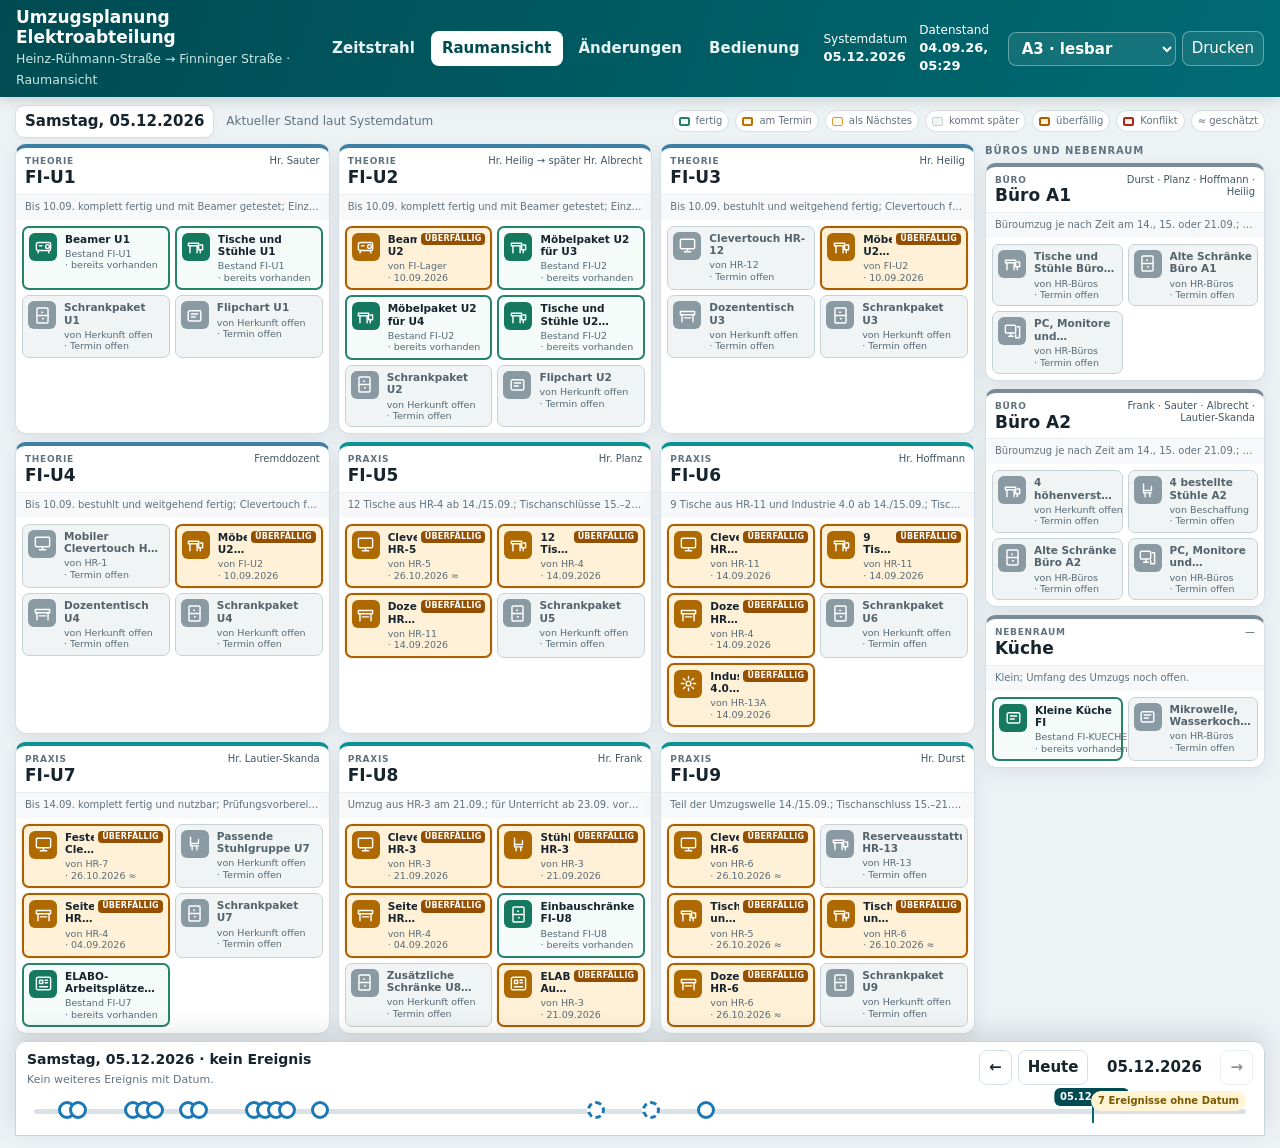
==== commit d8c684bf: "Veralteten Fallback aus der Raumansicht entfernen" ====
--- a/raumansicht.html
+++ b/raumansicht.html
@@ -109,10 +109,11 @@
       .print-heading{display:grid;grid-template-columns:minmax(0,1fr) 95mm;gap:5.5mm;align-items:end;margin:0 0 4mm;padding:0 0 3mm;border-bottom:.6mm solid #006b73}
       .print-heading h1{margin:0;font-size:18pt;line-height:1.05}.print-heading h2{margin:1.4mm 0 0;font-size:14pt;line-height:1.15}.print-heading p{margin:1.4mm 0 0;color:#34454e;font-size:10.5pt}.print-meta{width:95mm;text-align:right;white-space:nowrap;font-size:10pt;color:#34454e}
       .print-legend{display:flex;justify-content:flex-end;flex-wrap:wrap;gap:1.7mm;margin-top:1.4mm;font-size:8.7pt}.print-legend span{display:inline-flex;align-items:center;gap:1.1mm;white-space:nowrap}.print-legend i{display:inline-block;flex:0 0 auto}
-      .building-layout{display:grid!important;grid-template-columns:minmax(0,1fr) 71mm;gap:3mm;align-items:stretch;height:248mm}
-      .rooms-grid{display:grid!important;grid-template-columns:repeat(3,minmax(0,1fr));grid-template-rows:repeat(3,minmax(0,1fr));gap:3mm;height:248mm}
-      .side-grid{display:grid!important;grid-template-columns:1fr;grid-template-rows:5.5mm repeat(3,minmax(0,1fr));gap:3mm;height:248mm}
-      .side-label{margin:0;font-size:9pt}
+      .asset-tile.next-up.future{opacity:1!important;border:1.5px solid #d59a3a!important;background:#fff8e9!important;color:#111!important}.asset-tile.next-up.future .asset-icon{background:#a97a32!important}.asset-tile.next-out.present{background:linear-gradient(90deg,#f4fbf8 0%,#f4fbf8 82%,#fff0cf 100%)!important}.print-legend .legend-swatch.next-up{opacity:1!important;background:#fff8e9!important;border:1.5px solid #d59a3a!important}
+      .building-layout{display:block!important;height:auto!important;min-height:0!important}
+      .rooms-grid{display:grid!important;grid-template-columns:repeat(3,minmax(0,1fr));grid-template-rows:repeat(3,minmax(0,1fr));gap:3mm;height:248mm;break-after:page;page-break-after:always}
+      .side-grid{display:grid!important;grid-template-columns:repeat(3,minmax(0,1fr));grid-template-rows:auto 1fr;gap:4mm;height:auto!important;min-height:0!important;align-items:start}
+      .side-label{grid-column:1/-1;margin:0 0 2mm;padding:0 0 2mm;border-bottom:.6mm solid #006b73;color:#111;font-size:16pt;font-weight:800;letter-spacing:0;text-transform:none}
       .room-card,.room-card.side{min-height:0!important;height:auto;break-inside:avoid;box-shadow:none;border-radius:3mm;border-width:.4mm;border-top-width:1.4mm;overflow:hidden}
       .room-head{padding:1.4mm 1.8mm 1.1mm;gap:1.4mm}.room-kicker{font-size:8.2pt}.room-title{font-size:13.5pt}.room-owner{font-size:8.8pt;line-height:1.12}
       .room-use{display:none}
@@ -127,10 +128,10 @@
       body.print-a4 .print-heading{grid-template-columns:minmax(0,1fr) 67mm;gap:4mm;margin-bottom:3mm;padding-bottom:2mm;border-bottom-width:.5mm}
       body.print-a4 .print-heading h1{font-size:13pt}body.print-a4 .print-heading h2{margin-top:1mm;font-size:10pt}body.print-a4 .print-heading p{margin-top:1mm;font-size:7.5pt}body.print-a4 .print-meta{width:67mm;font-size:7pt}
       body.print-a4 .print-legend{gap:1.2mm;margin-top:1mm;font-size:6.2pt}body.print-a4 .print-legend span{gap:.8mm}
-      body.print-a4 .building-layout{grid-template-columns:minmax(0,1fr) 50mm;gap:2mm;height:174mm}
-      body.print-a4 .rooms-grid{gap:2mm;height:174mm}
-      body.print-a4 .side-grid{grid-template-rows:4mm repeat(3,minmax(0,1fr));gap:2mm;height:174mm}
-      body.print-a4 .side-label{font-size:6.5pt}
+      body.print-a4 .building-layout{height:auto!important;min-height:0!important}
+      body.print-a4 .rooms-grid{gap:2mm;height:174mm;break-after:page;page-break-after:always}
+      body.print-a4 .side-grid{grid-template-columns:repeat(3,minmax(0,1fr));grid-template-rows:auto 1fr;gap:2mm;height:auto!important}
+      body.print-a4 .side-label{font-size:11pt}
       body.print-a4 .room-card,body.print-a4 .room-card.side{border-radius:2mm;border-width:.3mm;border-top-width:1mm}
       body.print-a4 .room-head{padding:1mm 1.3mm .8mm;gap:1mm}body.print-a4 .room-kicker{font-size:5.8pt}body.print-a4 .room-title{font-size:9.5pt}body.print-a4 .room-owner{font-size:6.2pt}
       body.print-a4 .room-items,body.print-a4 .room-card.side .room-items{padding:.8mm}
@@ -157,9 +158,14 @@
 
   <section class="panel active" id="panel-view">
     <div class="page">
-      <header class="print-heading">
+            <section id="loadError" class="help-card" style="margin:0 0 14px">
+        <h3 id="loadErrorTitle">Aktueller Plan wird geladen …</h3>
+        <p id="loadErrorText">Die Raumansicht lädt den aktuellen Datenstand aus data.json.</p>
+        <button class="timeline-btn" id="reloadDataBtn" type="button" hidden>Neu laden</button>
+      </section>
+<header class="print-heading">
         <div><h1>Umzugsplanung Elektroabteilung</h1><h2 id="printEventTitle"></h2><p id="printEventDetail"></p></div>
-        <div class="print-meta"><div id="printGenerated"></div><div class="print-legend"><span><i class="legend-swatch present"></i> fertig</span><span><i class="legend-swatch due"></i> Termin</span><span><i class="legend-swatch future"></i> später</span><span><i class="legend-swatch overdue"></i> überfällig</span><span><i class="legend-swatch conflict"></i> Konflikt</span><span>≈ geschätzt</span></div></div>
+        <div class="print-meta"><div id="printGenerated"></div><div class="print-legend"><span><i class="legend-swatch present"></i> fertig</span><span><i class="legend-swatch due"></i> Termin</span><span><i class="legend-swatch next-up"></i> als Nächstes</span><span><i class="legend-swatch future"></i> später</span><span><i class="legend-swatch overdue"></i> überfällig</span><span><i class="legend-swatch conflict"></i> Konflikt</span><span>≈ geschätzt</span></div></div>
       </header>
       <div class="view-toolbar">
         <div class="date-chip"><span class="sr-only">Gewähltes Datum</span><strong id="selectedDateLabel"></strong></div>
@@ -181,206 +187,12 @@
   <div class="popover" id="assetPopover" role="dialog" aria-label="Ausstattungsdetails" hidden><button class="popover-close" id="popoverClose" type="button" aria-label="Schließen">×</button><div id="popoverContent"></div></div>
   <div class="toast" id="toast" role="status" aria-live="polite" hidden></div>
 
-  <script id="seed-data" type="application/json">
-{
- "schemaVersion": 1,
- "appVersion": "2.0",
- "actor": "Sauter",
- "updatedAt": "2026-09-02T12:00:00.000Z",
- "categories": [
-  {"id": "display", "name": "Clevertouch / Display", "code": "CT", "capacity": 1},
-  {"id": "beamer", "name": "Beamer", "code": "BM", "capacity": 1},
-  {"id": "tables", "name": "Tische und Stühle", "code": "T/S", "capacity": 0},
-  {"id": "chairs", "name": "Stühle", "code": "ST", "capacity": 0},
-  {"id": "lecturer", "name": "Dozententisch", "code": "DT", "capacity": 1},
-  {"id": "cabinet", "name": "Schränke", "code": "SR", "capacity": 0},
-  {"id": "elabo", "name": "ELABO", "code": "EL", "capacity": 0},
-  {"id": "it", "name": "IT / Drucker", "code": "IT", "capacity": 0},
-  {"id": "special", "name": "Sonderausstattung", "code": "SO", "capacity": 0},
-  {"id": "other", "name": "Sonstiges", "code": "…", "capacity": 0}
- ],
- "people": [
-  {"id": "frank", "name": "Hr. Frank"}, {"id": "albrecht", "name": "Hr. Albrecht"}, {"id": "planz", "name": "Hr. Planz"},
-  {"id": "durst", "name": "Hr. Durst"}, {"id": "hoffmann", "name": "Hr. Hoffmann"}, {"id": "heilig", "name": "Hr. Heilig"},
-  {"id": "sauter", "name": "Hr. Sauter"}, {"id": "lautier-skanda", "name": "Hr. Lautier-Skanda"},
-  {"id": "fremddozent", "name": "Fremddozent"}, {"id": "baur", "name": "Christian Baur / IT"},
-  {"id": "elektrofirma", "name": "Elektrofirma extern"}, {"id": "spedition", "name": "Spedition"}, {"id": "offen", "name": "noch offen"}
- ],
- "locations": [
-  {"id": "FI-U1", "name": "FI-U1", "kind": "unterricht", "visible": "main", "type": "Theorie", "ownerCurrent": "sauter", "ownerFuture": "", "ownerChangeEvent": "", "use": "Einzug nach Endreinigung zwischen 07.09. und 14.09.", "active": true},
-  {"id": "FI-U2", "name": "FI-U2", "kind": "unterricht", "visible": "main", "type": "Theorie", "ownerCurrent": "heilig", "ownerFuture": "albrecht", "ownerChangeEvent": "ev_owner_change", "use": "Zunächst Heilig, später Albrecht.", "active": true},
-  {"id": "FI-U3", "name": "FI-U3", "kind": "unterricht", "visible": "main", "type": "Theorie", "ownerCurrent": "heilig", "ownerFuture": "", "ownerChangeEvent": "", "use": "IEBT neu ab 21.09.", "active": true},
-  {"id": "FI-U4", "name": "FI-U4", "kind": "unterricht", "visible": "main", "type": "Theorie", "ownerCurrent": "fremddozent", "ownerFuture": "", "ownerChangeEvent": "", "use": "Nutzungsbeginn offen.", "active": true},
-  {"id": "FI-U5", "name": "FI-U5", "kind": "unterricht", "visible": "main", "type": "Praxis", "ownerCurrent": "planz", "ownerFuture": "", "ownerChangeEvent": "", "use": "Endgültiger CT ab 26.10.", "active": true},
-  {"id": "FI-U6", "name": "FI-U6", "kind": "unterricht", "visible": "main", "type": "Praxis", "ownerCurrent": "hoffmann", "ownerFuture": "", "ownerChangeEvent": "", "use": "Aufbau September, Nutzung durch Hoffmann ab 26.10.", "active": true},
-  {"id": "FI-U7", "name": "FI-U7", "kind": "unterricht", "visible": "main", "type": "Praxis", "ownerCurrent": "lautier-skanda", "ownerFuture": "", "ownerChangeEvent": "", "use": "Prüfungsvorbereitung ab 15.09.", "active": true},
-  {"id": "FI-U8", "name": "FI-U8", "kind": "unterricht", "visible": "main", "type": "Praxis", "ownerCurrent": "frank", "ownerFuture": "", "ownerChangeEvent": "", "use": "Umzug aus HR-3 am 21.09.", "active": true},
-  {"id": "FI-U9", "name": "FI-U9", "kind": "unterricht", "visible": "main", "type": "Praxis", "ownerCurrent": "durst", "ownerFuture": "", "ownerChangeEvent": "", "use": "Aufbau und Nutzung ab 26.10.", "active": true},
-  {"id": "FI-A1", "name": "Büro A1", "kind": "buero", "visible": "side", "type": "Büro", "ownerLabel": "Durst · Planz · Hoffmann · Heilig", "use": "Bezugsfertig bis 14.09.", "active": true},
-  {"id": "FI-A2", "name": "Büro A2", "kind": "buero", "visible": "side", "type": "Büro", "ownerLabel": "Frank · Sauter · Albrecht · Lautier-Skanda", "use": "Bezugsfertig bis 14.09.", "active": true},
-  {"id": "FI-KUECHE", "name": "Küche", "kind": "nebenraum", "visible": "side", "type": "Nebenraum", "ownerLabel": "", "use": "Klein; Umfang des Umzugs noch offen.", "active": true},
-  {"id": "HR-1", "name": "HR-1", "kind": "quelle", "visible": "source", "active": true}, {"id": "HR-3", "name": "HR-3", "kind": "quelle", "visible": "source", "active": true},
-  {"id": "HR-4", "name": "HR-4", "kind": "quelle", "visible": "source", "active": true}, {"id": "HR-5", "name": "HR-5", "kind": "quelle", "visible": "source", "active": true},
-  {"id": "HR-6", "name": "HR-6", "kind": "quelle", "visible": "source", "active": true}, {"id": "HR-7", "name": "HR-7", "kind": "quelle", "visible": "source", "active": true},
-  {"id": "HR-11", "name": "HR-11", "kind": "quelle", "visible": "source", "active": true}, {"id": "HR-12", "name": "HR-12", "kind": "quelle", "visible": "source", "active": true},
-  {"id": "HR-13", "name": "HR-13", "kind": "quelle", "visible": "source", "active": true}, {"id": "HR-13A", "name": "HR-13A", "kind": "quelle", "visible": "source", "active": true},
-  {"id": "HR-BUERO", "name": "Ausbilderbüros HR", "kind": "quelle", "visible": "source", "active": true},
-  {"id": "HR-AUFENTHALT", "name": "Aufenthaltsraum HR", "kind": "quelle", "visible": "source", "active": true},
-  {"id": "FI-LAGER", "name": "Lager FI", "kind": "lager", "visible": "source", "active": true},
-  {"id": "BG5", "name": "Baumgartenstraße 5", "kind": "lager", "visible": "source", "active": true},
-  {"id": "BESCHAFFUNG", "name": "Bestellung / Beschaffung", "kind": "system", "visible": "source", "active": true},
-  {"id": "OFFEN", "name": "Herkunft offen", "kind": "system", "visible": "source", "active": true},
-  {"id": "SCHROTT", "name": "Verschrottung", "kind": "system", "visible": "source", "active": true}
- ],
- "events": [
-  {"id": "ev_floor", "title": "Boden und Decken allgemein fertig", "date": "2026-09-04", "endDate": "", "status": "planned", "responsible": "offen", "affectedRooms": [], "note": "Allgemeiner Baufortschritt."},
-  {"id": "ev_beamer_u1", "title": "Beamer U1 wird geprüft (Christian Baur)", "date": "2026-09-03", "endDate": "", "status": "planned", "responsible": "baur", "affectedRooms": ["FI-U1"], "note": ""},
-  {"id": "ev_early_rooms", "title": "FI-U1 bis FI-U4 aufgebaut und gestrichen", "date": "2026-09-07", "endDate": "", "status": "planned", "estimated": true, "responsible": "offen", "affectedRooms": ["FI-U1", "FI-U2", "FI-U3", "FI-U4"], "note": "Zieltermin; U3/U4 hängen baulich an Malern und Endreinigung (11.09.)."},
-  {"id": "ev_spackle", "title": "Spachtelarbeiten allgemein fertig", "date": "2026-09-08", "endDate": "", "status": "planned", "responsible": "offen", "affectedRooms": [], "note": "Allgemeiner Baufortschritt."},
-  {"id": "ev_clean", "title": "Malern und allgemeine Endreinigung", "date": "2026-09-11", "endDate": "", "status": "planned", "responsible": "offen", "affectedRooms": ["FI-U1", "FI-U2"], "note": "Einzug Sauter und Heilig hängt an der tatsächlichen Endreinigung."},
-  {"id": "ev_move_sh", "title": "Einzug Sauter und Heilig", "date": "2026-09-11", "endDate": "2026-09-14", "status": "planned", "estimated": true, "responsible": "spedition", "affectedRooms": ["FI-U1", "FI-U2"], "note": "Frühestens 07.09., spätestens 14.09.; als Planwert zunächst an die Endreinigung gekoppelt."},
-  {"id": "ev_offices", "title": "Büros A1 und A2 bezugsfertig", "date": "2026-09-14", "endDate": "", "status": "planned", "responsible": "offen", "affectedRooms": ["FI-A1", "FI-A2"], "note": "Ausbilder können anfangs auch ohne Büro arbeiten."},
-  {"id": "ev_sep_wave", "title": "September-Umzugswelle HR-4 / HR-11 / HR-13", "date": "2026-09-14", "endDate": "2026-09-22", "status": "planned", "responsible": "spedition", "affectedRooms": ["FI-U5", "FI-U6", "FI-U7", "FI-U8"], "note": "Abbau am 14.09.; genauer Speditionstermin offen; Aufbau bis spätestens 22.09."},
-  {"id": "ev_u7_ready", "title": "FI-U7 für Prüfungsvorbereitung bereit", "date": "2026-09-14", "endDate": "", "status": "planned", "responsible": "elektrofirma", "affectedRooms": ["FI-U7"], "note": "ELABO-Anschluss soll bis dahin erledigt sein."},
-  {"id": "ev_u7_start", "title": "Prüfungsvorbereitung startet in FI-U7", "date": "2026-09-15", "endDate": "", "status": "planned", "responsible": "lautier-skanda", "affectedRooms": ["FI-U7"], "note": "Di IEBT, Mi EGS, Do Mechatronik."},
-  {"id": "ev_hr12_move", "title": "CT-HR12 nach FI-U3", "date": "2026-09-18", "endDate": "", "status": "planned", "estimated": true, "responsible": "offen", "affectedRooms": ["FI-U3"], "note": "Muss vor dem 21.09. passieren — U3 startet mit IEBT neu (K5)."},
-  {"id": "ev_u3_course", "title": "IEBT neu startet in FI-U3", "date": "2026-09-21", "endDate": "", "status": "planned", "responsible": "offen", "affectedRooms": ["FI-U3"], "note": "Anderer Kurs als die Prüfungsvorbereitung."},
-  {"id": "ev_u8_move", "title": "HR-3 wird abgebaut und in FI-U8 aufgebaut", "date": "2026-09-21", "endDate": "", "status": "planned", "responsible": "spedition", "affectedRooms": ["FI-U8"], "note": "ELABO, Stühle und Clevertouch aus HR-3."},
-  {"id": "ev_owner_change", "title": "Heilig wechselt nach U3, Albrecht übernimmt U2", "date": "2026-09-21", "endDate": "", "status": "planned", "estimated": true, "responsible": "offen", "affectedRooms": ["FI-U2", "FI-U3"], "note": "Anker: IEBT neu startet am 21.09. in U3 — Termin bestätigen (K8)."},
-  {"id": "ev_frank_move", "title": "Umzug Hr. Frank / CT-HR1 nach FI-U4", "date": "2026-09-28", "endDate": "", "status": "planned", "estimated": true, "responsible": "offen", "affectedRooms": ["FI-U4"], "note": "Nach Umzug Frank in U8; U8 braucht vorher das ELABO-Prüfprotokoll."},
-  {"id": "ev_late_wave", "title": "Umzugsphase nach den Prüfungen", "date": "2026-10-26", "endDate": "", "status": "planned", "estimated": true, "responsible": "spedition", "affectedRooms": ["FI-U5", "FI-U6", "FI-U7", "FI-U9"], "note": "U6 ist bereits im September ausgestattet; ab hier beginnt die Nutzung durch Hoffmann."},
-  {"id": "ev_i4_move", "title": "Industrie 4.0 nach FI-U5", "date": "2026-09-14", "endDate": "", "status": "planned", "estimated": true, "responsible": "offen", "affectedRooms": ["FI-U5"], "note": "In den Unterlagen mit Fragezeichen; Strom/Druckluft/Netzwerk in U5 vorher klären."},
-  {"id": "ev_u8_elabo", "title": "ELABO-Prüfung U8 — Firma und Termin offen", "date": "", "endDate": "", "status": "planned", "responsible": "offen", "affectedRooms": ["FI-U8"], "note": "K9: ohne Prüfprotokoll keine Freigabe des Raums für Teilnehmer."}
- ],
- "assets": [
-  {"id": "MOEBEL-FI-U1", "label": "Tische und Stühle U1", "category": "tables", "initialLocation": "FI-U1", "note": "Bereits vorhanden.", "active": true},
-  {"id": "BEAMER-U1", "label": "Beamer U1", "category": "beamer", "initialLocation": "FI-U1", "note": "Prüfung durch Christian Baur vorgesehen.", "active": true},
-  {"id": "CT-HR13", "label": "Mobiles Fremddisplay HR-13", "category": "display", "initialLocation": "HR-13", "note": "Für den Umzug Sauter vorbereitet.", "active": true},
-  {"id": "FLIP-U1", "label": "Flipchart U1", "category": "other", "initialLocation": "OFFEN", "note": "Vorhandensein noch klären.", "active": true},
-  {"id": "SCHRANK-U1", "label": "Schrankpaket U1", "category": "cabinet", "initialLocation": "OFFEN", "note": "Bedarf und Herkunft offen.", "active": true},
-  {"id": "MOEBEL-FI-U2-REST", "label": "Tische und Stühle U2 Bestand", "category": "tables", "initialLocation": "FI-U2", "note": "Normalbelegung bleibt in U2.", "active": true},
-  {"id": "MOEBEL-FI-U2-U3", "label": "Möbelpaket U2 für U3", "category": "tables", "initialLocation": "FI-U2", "note": "Überschuss aus U2.", "active": true},
-  {"id": "MOEBEL-FI-U2-U4", "label": "Möbelpaket U2 für U4", "category": "tables", "initialLocation": "FI-U2", "note": "Überschuss aus U2.", "active": true},
-  {"id": "BEAMER-U2", "label": "Beamer U2", "category": "beamer", "initialLocation": "FI-LAGER", "note": "Als anfängliche Anzeige vorgesehen.", "active": true},
-  {"id": "CT-HR4", "label": "Mobiler Clevertouch HR-4", "category": "display", "initialLocation": "HR-4", "note": "Zuerst U7, später U2.", "active": true},
-  {"id": "FLIP-U2", "label": "Flipchart U2", "category": "other", "initialLocation": "OFFEN", "note": "Vorhandensein noch klären.", "active": true},
-  {"id": "SCHRANK-U2", "label": "Schrankpaket U2", "category": "cabinet", "initialLocation": "OFFEN", "note": "Bedarf und Herkunft offen.", "active": true},
-  {"id": "CT-HR12", "label": "Clevertouch HR-12", "category": "display", "initialLocation": "HR-12", "note": "Ziel U3, Termin offen.", "active": true},
-  {"id": "DOZENT-U3", "label": "Dozententisch U3", "category": "lecturer", "initialLocation": "OFFEN", "note": "Nicht konkret zugeordnet.", "active": true},
-  {"id": "SCHRANK-U3", "label": "Schrankpaket U3", "category": "cabinet", "initialLocation": "OFFEN", "note": "Bedarf und Herkunft offen.", "active": true},
-  {"id": "CT-HR1", "label": "Mobiler Clevertouch HR-1", "category": "display", "initialLocation": "HR-1", "note": "Kommt nach U4, wenn Frank umzieht.", "active": true},
-  {"id": "DOZENT-U4", "label": "Dozententisch U4", "category": "lecturer", "initialLocation": "OFFEN", "note": "Nicht konkret zugeordnet.", "active": true},
-  {"id": "SCHRANK-U4", "label": "Schrankpaket U4", "category": "cabinet", "initialLocation": "OFFEN", "note": "Bedarf und Herkunft offen.", "active": true},
-  {"id": "CT-HR5", "label": "Clevertouch HR-5", "category": "display", "initialLocation": "HR-5", "note": "Endgerät U5.", "active": true},
-  {"id": "MOEBEL-HR11-U5", "label": "9 Tische (3 × 3) und Stühle", "category": "tables", "initialLocation": "HR-11", "note": "Letzte Dreierreihe entfällt.", "active": true},
-  {"id": "DOZENT-HR11", "label": "Dozententisch HR-11", "category": "lecturer", "initialLocation": "HR-11", "note": "Ziel U5.", "active": true},
-  {"id": "I4-HR13A", "label": "Industrie-4.0-Ausstattung", "category": "special", "initialLocation": "HR-13A", "note": "Kommt in die entfallende letzte Reihe in U5.", "active": true},
-  {"id": "SCHRANK-U5", "label": "Schrankpaket U5", "category": "cabinet", "initialLocation": "OFFEN", "note": "Bedarf und Herkunft offen.", "active": true},
-  {"id": "CT-HR11", "label": "Clevertouch HR-11", "category": "display", "initialLocation": "HR-11", "note": "Ziel U6.", "active": true},
-  {"id": "MOEBEL-HR4-U6", "label": "Tische und Stühle HR-4", "category": "tables", "initialLocation": "HR-4", "note": "Aufbau September, Nutzung ab 26.10.", "active": true},
-  {"id": "DOZENT-HR4-1", "label": "Dozententisch HR-4 Nr. 1", "category": "lecturer", "initialLocation": "HR-4", "note": "Ziel U6.", "active": true},
-  {"id": "SCHRANK-U6", "label": "Schrankpaket U6", "category": "cabinet", "initialLocation": "OFFEN", "note": "Bedarf und Herkunft offen.", "active": true},
-  {"id": "ELABO-U7", "label": "ELABO-Arbeitsplätze U7", "category": "elabo", "initialLocation": "FI-U7", "note": "Bereits aufgebaut.", "active": true},
-  {"id": "CT-HR7", "label": "Fester Clevertouch HR-7", "category": "display", "initialLocation": "HR-7", "note": "Endgerät U7.", "active": true},
-  {"id": "STUEHLE-U7", "label": "Passende Stuhlgruppe U7", "category": "chairs", "initialLocation": "OFFEN", "note": "Quelle durch Lautier-Skanda zu klären.", "active": true},
-  {"id": "DOZENT-HR4-2", "label": "Dozententisch HR-4 Nr. 2", "category": "lecturer", "initialLocation": "HR-4", "note": "Ziel U7.", "active": true},
-  {"id": "SCHRANK-U7", "label": "Schrankpaket U7", "category": "cabinet", "initialLocation": "OFFEN", "note": "Bedarf und Herkunft offen.", "active": true},
-  {"id": "CT-HR3", "label": "Clevertouch HR-3", "category": "display", "initialLocation": "HR-3", "note": "Ziel U8.", "active": true},
-  {"id": "ELABO-HR3", "label": "ELABO-Ausstattung HR-3", "category": "elabo", "initialLocation": "HR-3", "note": "Ziel U8.", "active": true},
-  {"id": "STUEHLE-HR3", "label": "Stühle HR-3", "category": "chairs", "initialLocation": "HR-3", "note": "Ziel U8.", "active": true},
-  {"id": "DOZENT-HR4-3", "label": "Dozententisch HR-4 Nr. 3", "category": "lecturer", "initialLocation": "HR-4", "note": "Ersetzt den zu entsorgenden Dozententisch aus HR-3.", "active": true},
-  {"id": "SCHRANK-U8", "label": "Schrankpaket U8", "category": "cabinet", "initialLocation": "OFFEN", "note": "Bedarf und Herkunft offen.", "active": true},
-  {"id": "CT-HR6", "label": "Clevertouch HR-6", "category": "display", "initialLocation": "HR-6", "note": "Endgerät U9.", "active": true},
-  {"id": "MOEBEL-HR5-U9", "label": "Tische und Stühle HR-5", "category": "tables", "initialLocation": "HR-5", "note": "Mit HR-6 abgleichen.", "active": true},
-  {"id": "MOEBEL-HR6-U9", "label": "Tische und Stühle HR-6", "category": "tables", "initialLocation": "HR-6", "note": "Mit HR-5 abgleichen.", "active": true},
-  {"id": "RESERVE-HR13-U9", "label": "Reserveausstattung HR-13", "category": "tables", "initialLocation": "HR-13", "note": "Nur falls HR-5 und HR-6 nicht passend kombiniert werden können.", "active": true},
-  {"id": "DOZENT-HR6", "label": "Dozententisch HR-6", "category": "lecturer", "initialLocation": "HR-6", "note": "Ziel U9.", "active": true},
-  {"id": "SCHRANK-U9", "label": "Schrankpaket U9", "category": "cabinet", "initialLocation": "OFFEN", "note": "Bedarf und Herkunft offen.", "active": true},
-  {"id": "MOEBEL-A1", "label": "Tische und Stühle Büro A1", "category": "tables", "initialLocation": "HR-BUERO", "note": "Alte, bereits höhenverstellbare Tische und alte Stühle.", "active": true},
-  {"id": "SCHRAENKE-A1", "label": "Alte Schränke Büro A1", "category": "cabinet", "initialLocation": "HR-BUERO", "note": "Neue Schränke erst 2027.", "active": true},
-  {"id": "IT-A1", "label": "PC, Monitore und Peripherie A1", "category": "it", "initialLocation": "HR-BUERO", "note": "Abbau und Aufbau noch zu klären.", "active": true},
-  {"id": "TISCHE-A2", "label": "4 höhenverstellbare Tische A2", "category": "tables", "initialLocation": "OFFEN", "note": "Aktueller Standort beziehungsweise Lieferstatus nicht eindeutig.", "active": true},
-  {"id": "STUEHLE-A2", "label": "4 bestellte Stühle A2", "category": "chairs", "initialLocation": "BESCHAFFUNG", "note": "Liefertermin unbekannt.", "active": true},
-  {"id": "SCHRAENKE-A2", "label": "Alte Schränke Büro A2", "category": "cabinet", "initialLocation": "HR-BUERO", "note": "Auswahl noch offen; neue Schränke erst 2027.", "active": true},
-  {"id": "IT-A2", "label": "PC, Monitore und Peripherie A2", "category": "it", "initialLocation": "HR-BUERO", "note": "Abbau und Aufbau noch zu klären.", "active": true},
-  {"id": "KUECHE-BESTAND", "label": "Kleine Küche FI", "category": "other", "initialLocation": "FI-KUECHE", "note": "Wird nicht im allgemeinen Ausbildungsbereich gestrichen.", "active": true},
-  {"id": "KUECHENGERAETE", "label": "Mikrowelle, Wasserkocher und Kleingeräte", "category": "other", "initialLocation": "HR-BUERO", "note": "Umfang und Ziel noch festlegen.", "active": true},
-  {"id": "ROBOTER-HR13", "label": "Roboter HR-13", "category": "special", "initialLocation": "HR-13", "note": "Achsen in Transportstellung sichern, Gewicht/Schwerpunkt der Spedition ansagen, Steuerschrank und Handbediengerät zusammenhalten.", "active": true},
-  {"id": "MOEBEL-AUFENTHALT", "label": "Tische und Stühle Aufenthaltsraum", "category": "tables", "initialLocation": "HR-AUFENTHALT", "note": "Aufenthaltsraum entfällt in FI ersatzlos.", "active": true},
-  {"id": "MOEBEL-HR7-ALT", "label": "Alte Tische und Stühle HR-7", "category": "tables", "initialLocation": "HR-7", "note": "Verschrottung; Stühle vorher prüfen, ob brauchbar.", "active": true},
-  {"id": "TISCH-HR7-MOBIL", "label": "Höhenverstellbarer mobiler Tisch HR-7", "category": "tables", "initialLocation": "HR-7", "note": "Wird gerettet, Ziel offen — Kandidat für U3/U4.", "active": true},
-  {"id": "DOZENT-HR3-ALT", "label": "Alter Dozententisch HR-3", "category": "lecturer", "initialLocation": "HR-3", "note": "Wird entsorgt; Ersatz kommt aus HR-4 (Nr. 3).", "active": true}
- ],
- "moves": [
-  {"id": "mv-ct13-u1", "assetId": "CT-HR13", "from": "HR-13", "to": "FI-U1", "eventId": "ev_move_sh", "date": "", "status": "planned", "actualDate": "", "responsible": "spedition", "note": "Bereits für den Umzug vorbereitet."},
-  {"id": "mv-flip-u1", "assetId": "FLIP-U1", "from": "OFFEN", "to": "FI-U1", "eventId": "", "date": "", "status": "open", "actualDate": "", "responsible": "sauter", "note": "Vorhandensein prüfen."},
-  {"id": "mv-schrank-u1", "assetId": "SCHRANK-U1", "from": "OFFEN", "to": "FI-U1", "eventId": "", "date": "", "status": "open", "actualDate": "", "responsible": "offen", "note": "Schrankbedarf offen."},
-  {"id": "mv-moebel-u3", "assetId": "MOEBEL-FI-U2-U3", "from": "FI-U2", "to": "FI-U3", "eventId": "ev_early_rooms", "date": "", "status": "planned", "actualDate": "", "responsible": "spedition", "note": "Überschuss U2."},
-  {"id": "mv-moebel-u4", "assetId": "MOEBEL-FI-U2-U4", "from": "FI-U2", "to": "FI-U4", "eventId": "ev_early_rooms", "date": "", "status": "planned", "actualDate": "", "responsible": "spedition", "note": "Überschuss U2."},
-  {"id": "mv-beamer-u2", "assetId": "BEAMER-U2", "from": "FI-LAGER", "to": "FI-U2", "eventId": "ev_early_rooms", "date": "", "status": "planned", "actualDate": "", "responsible": "offen", "note": "Anfängliche Anzeige."},
-  {"id": "mv-ct4-u7", "assetId": "CT-HR4", "from": "HR-4", "to": "FI-U7", "eventId": "ev_sep_wave", "date": "", "status": "planned", "actualDate": "", "responsible": "spedition", "note": "Interimsgerät U7."},
-  {"id": "mv-ct4-u2", "assetId": "CT-HR4", "from": "FI-U7", "to": "FI-U2", "eventId": "ev_late_wave", "date": "", "status": "planned", "actualDate": "", "responsible": "spedition", "note": "Nach Einbau CT-HR7 in U7."},
-  {"id": "mv-flip-u2", "assetId": "FLIP-U2", "from": "OFFEN", "to": "FI-U2", "eventId": "", "date": "", "status": "open", "actualDate": "", "responsible": "heilig", "note": "Vorhandensein prüfen."},
-  {"id": "mv-schrank-u2", "assetId": "SCHRANK-U2", "from": "OFFEN", "to": "FI-U2", "eventId": "", "date": "", "status": "open", "actualDate": "", "responsible": "offen", "note": "Schrankbedarf offen."},
-  {"id": "mv-ct12-u3", "assetId": "CT-HR12", "from": "HR-12", "to": "FI-U3", "eventId": "ev_hr12_move", "date": "", "status": "open", "actualDate": "", "responsible": "offen", "note": "Ziel bestätigt, Termin offen."},
-  {"id": "mv-dozent-u3", "assetId": "DOZENT-U3", "from": "OFFEN", "to": "FI-U3", "eventId": "", "date": "", "status": "open", "actualDate": "", "responsible": "offen", "note": "Zuordnung offen."},
-  {"id": "mv-schrank-u3", "assetId": "SCHRANK-U3", "from": "OFFEN", "to": "FI-U3", "eventId": "", "date": "", "status": "open", "actualDate": "", "responsible": "offen", "note": "Schrankbedarf offen."},
-  {"id": "mv-ct1-u4", "assetId": "CT-HR1", "from": "HR-1", "to": "FI-U4", "eventId": "ev_frank_move", "date": "", "status": "open", "actualDate": "", "responsible": "spedition", "note": "Wenn Frank umzieht."},
-  {"id": "mv-dozent-u4", "assetId": "DOZENT-U4", "from": "OFFEN", "to": "FI-U4", "eventId": "", "date": "", "status": "open", "actualDate": "", "responsible": "offen", "note": "Zuordnung offen."},
-  {"id": "mv-schrank-u4", "assetId": "SCHRANK-U4", "from": "OFFEN", "to": "FI-U4", "eventId": "", "date": "", "status": "open", "actualDate": "", "responsible": "offen", "note": "Schrankbedarf offen."},
-  {"id": "mv-ct5-u5", "assetId": "CT-HR5", "from": "HR-5", "to": "FI-U5", "eventId": "ev_late_wave", "date": "", "status": "planned", "actualDate": "", "responsible": "spedition", "note": "Endgerät U5."},
-  {"id": "mv-moebel11-u5", "assetId": "MOEBEL-HR11-U5", "from": "HR-11", "to": "FI-U5", "eventId": "ev_sep_wave", "date": "", "status": "planned", "actualDate": "", "responsible": "spedition", "note": "9 Tische, 3 × 3."},
-  {"id": "mv-dozent11-u5", "assetId": "DOZENT-HR11", "from": "HR-11", "to": "FI-U5", "eventId": "ev_sep_wave", "date": "", "status": "planned", "actualDate": "", "responsible": "spedition", "note": "Dozententisch U5."},
-  {"id": "mv-i4-u5", "assetId": "I4-HR13A", "from": "HR-13A", "to": "FI-U5", "eventId": "ev_i4_move", "date": "", "status": "open", "actualDate": "", "responsible": "offen", "note": "Termin offen."},
-  {"id": "mv-schrank-u5", "assetId": "SCHRANK-U5", "from": "OFFEN", "to": "FI-U5", "eventId": "", "date": "", "status": "open", "actualDate": "", "responsible": "offen", "note": "Schrankbedarf offen."},
-  {"id": "mv-ct11-u6", "assetId": "CT-HR11", "from": "HR-11", "to": "FI-U6", "eventId": "ev_sep_wave", "date": "", "status": "planned", "actualDate": "", "responsible": "spedition", "note": "Aufbau September."},
-  {"id": "mv-moebel4-u6", "assetId": "MOEBEL-HR4-U6", "from": "HR-4", "to": "FI-U6", "eventId": "ev_sep_wave", "date": "", "status": "planned", "actualDate": "", "responsible": "spedition", "note": "Aufbau September, Nutzung ab 26.10."},
-  {"id": "mv-dozent4-1-u6", "assetId": "DOZENT-HR4-1", "from": "HR-4", "to": "FI-U6", "eventId": "ev_sep_wave", "date": "", "status": "planned", "actualDate": "", "responsible": "spedition", "note": "Aufbau September."},
-  {"id": "mv-schrank-u6", "assetId": "SCHRANK-U6", "from": "OFFEN", "to": "FI-U6", "eventId": "", "date": "", "status": "open", "actualDate": "", "responsible": "offen", "note": "Schrankbedarf offen."},
-  {"id": "mv-ct7-u7", "assetId": "CT-HR7", "from": "HR-7", "to": "FI-U7", "eventId": "ev_late_wave", "date": "", "status": "planned", "actualDate": "", "responsible": "spedition", "note": "Endgerät U7."},
-  {"id": "mv-stuehle-u7", "assetId": "STUEHLE-U7", "from": "OFFEN", "to": "FI-U7", "eventId": "", "date": "", "status": "open", "actualDate": "", "responsible": "lautier-skanda", "note": "Passende Stühle auswählen."},
-  {"id": "mv-dozent4-2-u7", "assetId": "DOZENT-HR4-2", "from": "HR-4", "to": "FI-U7", "eventId": "ev_sep_wave", "date": "", "status": "planned", "actualDate": "", "responsible": "spedition", "note": "Vor Nutzung U7."},
-  {"id": "mv-schrank-u7", "assetId": "SCHRANK-U7", "from": "OFFEN", "to": "FI-U7", "eventId": "", "date": "", "status": "open", "actualDate": "", "responsible": "offen", "note": "Schrankbedarf offen."},
-  {"id": "mv-ct3-u8", "assetId": "CT-HR3", "from": "HR-3", "to": "FI-U8", "eventId": "ev_u8_move", "date": "", "status": "planned", "actualDate": "", "responsible": "spedition", "note": "Umzug am 21.09."},
-  {"id": "mv-elabo3-u8", "assetId": "ELABO-HR3", "from": "HR-3", "to": "FI-U8", "eventId": "ev_u8_move", "date": "", "status": "planned", "actualDate": "", "responsible": "spedition", "note": "Umzug am 21.09."},
-  {"id": "mv-stuehle3-u8", "assetId": "STUEHLE-HR3", "from": "HR-3", "to": "FI-U8", "eventId": "ev_u8_move", "date": "", "status": "planned", "actualDate": "", "responsible": "spedition", "note": "Umzug am 21.09."},
-  {"id": "mv-dozent4-3-u8", "assetId": "DOZENT-HR4-3", "from": "HR-4", "to": "FI-U8", "eventId": "ev_sep_wave", "date": "", "status": "planned", "actualDate": "", "responsible": "spedition", "note": "Ersetzt den entsorgten Dozententisch HR-3."},
-  {"id": "mv-schrank-u8", "assetId": "SCHRANK-U8", "from": "OFFEN", "to": "FI-U8", "eventId": "", "date": "", "status": "open", "actualDate": "", "responsible": "offen", "note": "Schrankbedarf offen."},
-  {"id": "mv-ct6-u9", "assetId": "CT-HR6", "from": "HR-6", "to": "FI-U9", "eventId": "ev_late_wave", "date": "", "status": "planned", "actualDate": "", "responsible": "spedition", "note": "Endgerät U9."},
-  {"id": "mv-moebel5-u9", "assetId": "MOEBEL-HR5-U9", "from": "HR-5", "to": "FI-U9", "eventId": "ev_late_wave", "date": "", "status": "planned", "actualDate": "", "responsible": "spedition", "note": "Mit HR-6 abgleichen."},
-  {"id": "mv-moebel6-u9", "assetId": "MOEBEL-HR6-U9", "from": "HR-6", "to": "FI-U9", "eventId": "ev_late_wave", "date": "", "status": "planned", "actualDate": "", "responsible": "spedition", "note": "Mit HR-5 abgleichen."},
-  {"id": "mv-reserve13-u9", "assetId": "RESERVE-HR13-U9", "from": "HR-13", "to": "FI-U9", "eventId": "", "date": "", "status": "open", "actualDate": "", "responsible": "lautier-skanda", "note": "Nur falls benötigt."},
-  {"id": "mv-dozent6-u9", "assetId": "DOZENT-HR6", "from": "HR-6", "to": "FI-U9", "eventId": "ev_late_wave", "date": "", "status": "planned", "actualDate": "", "responsible": "spedition", "note": "Dozententisch U9."},
-  {"id": "mv-schrank-u9", "assetId": "SCHRANK-U9", "from": "OFFEN", "to": "FI-U9", "eventId": "", "date": "", "status": "open", "actualDate": "", "responsible": "offen", "note": "Schrankbedarf offen."},
-  {"id": "mv-moebel-a1", "assetId": "MOEBEL-A1", "from": "HR-BUERO", "to": "FI-A1", "eventId": "ev_offices", "date": "", "status": "planned", "actualDate": "", "responsible": "spedition", "note": "Alte Möbel."},
-  {"id": "mv-schrank-a1", "assetId": "SCHRAENKE-A1", "from": "HR-BUERO", "to": "FI-A1", "eventId": "ev_offices", "date": "", "status": "planned", "actualDate": "", "responsible": "spedition", "note": "Alte Schränke."},
-  {"id": "mv-it-a1", "assetId": "IT-A1", "from": "HR-BUERO", "to": "FI-A1", "eventId": "ev_offices", "date": "", "status": "open", "actualDate": "", "responsible": "offen", "note": "Zuständigkeit klären."},
-  {"id": "mv-tische-a2", "assetId": "TISCHE-A2", "from": "OFFEN", "to": "FI-A2", "eventId": "ev_offices", "date": "", "status": "open", "actualDate": "", "responsible": "offen", "note": "Status der Tische nicht eindeutig."},
-  {"id": "mv-stuehle-a2", "assetId": "STUEHLE-A2", "from": "BESCHAFFUNG", "to": "FI-A2", "eventId": "", "date": "", "status": "open", "actualDate": "", "responsible": "offen", "note": "Liefertermin unbekannt."},
-  {"id": "mv-schrank-a2", "assetId": "SCHRAENKE-A2", "from": "HR-BUERO", "to": "FI-A2", "eventId": "ev_offices", "date": "", "status": "planned", "actualDate": "", "responsible": "spedition", "note": "Auswahl noch offen."},
-  {"id": "mv-it-a2", "assetId": "IT-A2", "from": "HR-BUERO", "to": "FI-A2", "eventId": "ev_offices", "date": "", "status": "open", "actualDate": "", "responsible": "offen", "note": "Zuständigkeit klären."},
-  {"id": "mv-kueche", "assetId": "KUECHENGERAETE", "from": "HR-BUERO", "to": "FI-KUECHE", "eventId": "", "date": "", "status": "open", "actualDate": "", "responsible": "offen", "note": "Umfang und Termin offen."},
-  {"id": "mv-roboter-bg", "assetId": "ROBOTER-HR13", "from": "HR-13", "to": "BG5", "eventId": "ev_sep_wave", "date": "", "status": "planned", "actualDate": "", "responsible": "spedition", "note": "Im unbeheizten Lager abdecken, nicht direkt auf den Betonboden; vor Wiederinbetriebnahme prüfen."},
-  {"id": "mv-aufenthalt-bg", "assetId": "MOEBEL-AUFENTHALT", "from": "HR-AUFENTHALT", "to": "BG5", "eventId": "", "date": "", "status": "open", "actualDate": "", "responsible": "offen", "note": "Termin und Fuhre offen — evtl. mit der Roboterfahrt kombinieren."},
-  {"id": "mv-hr7-schrott", "assetId": "MOEBEL-HR7-ALT", "from": "HR-7", "to": "SCHROTT", "eventId": "", "date": "", "status": "open", "actualDate": "", "responsible": "offen", "note": "Entsorgung: wer beauftragt, wann, Budget; Elektroschrott getrennt; erst nach dem letzten Unterrichtstag."},
-  {"id": "mv-tisch-hr7-offen", "assetId": "TISCH-HR7-MOBIL", "from": "HR-7", "to": "OFFEN", "eventId": "", "date": "", "status": "open", "actualDate": "", "responsible": "offen", "note": "Ziel festlegen."},
-  {"id": "mv-dozent3-schrott", "assetId": "DOZENT-HR3-ALT", "from": "HR-3", "to": "SCHROTT", "eventId": "ev_u8_move", "date": "", "status": "planned", "actualDate": "", "responsible": "offen", "note": "Aussonderung beim Abbau HR-3."}
- ],
- "audit": [
-  {"at": "2026-09-02T12:00:00.000Z", "actor": "Sauter", "text": "V2.0: Umstellung auf GitHub Pages (Viewer liest data.json). Ergänzt: Roboter → BG, Aufenthaltsraum → BG, HR-7-Verschrottung, alter Dozententisch HR-3, geretteter Tisch HR-7, Wechsel-Ereignis Heilig/Albrecht (21.09. ≈), Schätztermine HR-1 (28.09. ≈), HR-12 (18.09. ≈), HR-13A (14.09. ≈), ELABO-Prüfung U8 als Ereignis ohne Datum; ≈-Kennzeichen an unsicheren Terminen."},
-  {"at": "2026-09-01T13:00:00.000Z", "actor": "Tobias / Rekonstruktion", "text": "Ausgangsdaten für Version 1.0 aus dem Chat rekonstruiert."}
- ]
-}
-  </script>
-
   <script>
   (() => {
     "use strict";
-    const seedElement = document.getElementById("seed-data");
-    const seed = JSON.parse(seedElement.textContent);
     const printFormatKey = "ihk-umzugsplanung-elektro-v2-print-format";
     const dayMs = 86400000;
-    let data = seed;
+    let data = null;
     let popoverPinned = false;
     let popoverKey = "";
     let appearanceRegistry = new Map();
@@ -745,20 +557,41 @@
         const response = await fetch(`data.json?ts=${Date.now()}`, {cache:"no-store"});
         if(!response.ok) return null;
         const remote = await response.json();
-        if(!remote || remote.schemaVersion !== seed.schemaVersion) return null;
+        if(!remote || remote.schemaVersion !== 1) return null;
         return remote;
       }catch(error){ return null; }
     }
+    function setLoadState(state){
+      const ready = state === "ready";
+      const loading = state === "loading";
+      const box = $("#loadError");
+      $$(".print-heading, .view-toolbar, .building-layout, .timeline-shell", $("#panel-view")).forEach(node => node.hidden = !ready);
+      $("#printBtn").disabled = !ready;
+      box.hidden = ready;
+      if(ready) return;
+      $("#loadErrorTitle").textContent = loading ? "Aktueller Plan wird geladen …" : "Aktueller Plan konnte nicht geladen werden";
+      $("#loadErrorText").textContent = loading
+        ? "Die Raumansicht lädt den aktuellen Datenstand aus data.json."
+        : "Es wird bewusst kein veralteter eingebetteter Plan angezeigt. Datenstand: nicht verfügbar.";
+      $("#reloadDataBtn").hidden = loading;
+      $("#systemDate").textContent = formatDate(localTodayISO());
+      $("#dataTimestamp").textContent = loading ? "wird geladen …" : "nicht geladen";
+    }
+
     async function refresh(initial=false){
       const remote = await fetchRemote();
       if(remote){
-        if(remote.updatedAt !== data.updatedAt){
-          data = remote;
-          renderAll();
-          if(!initial) showToast(`Neuer Stand geladen: ${formatTime(data.updatedAt)}`);
-        }
-      } else if(initial && location.protocol !== "file:") {
-        showToast("Aktueller Stand nicht abrufbar — angezeigt wird der in der Datei eingebettete Stand.", true);
+        const changed = !data || remote.updatedAt !== data.updatedAt;
+        data = remote;
+        if(changed || initial) renderAll();
+        setLoadState("ready");
+        if(!initial && changed) showToast(`Neuer Stand geladen: ${formatTime(data.updatedAt)}`);
+        return;
+      }
+      if(!data){
+        setLoadState("error");
+      } else if(!initial) {
+        showToast(`Aktualisierung fehlgeschlagen — angezeigt bleibt Datenstand ${formatTime(data.updatedAt)}.`, true);
       }
     }
 
@@ -777,9 +610,10 @@
     $("#printFormatSelect").addEventListener("change",event=>applyPrintFormat(event.target.value));
     window.addEventListener("beforeprint",()=>applyPrintFormat($("#printFormatSelect").value));
     $("#printBtn").addEventListener("click",()=>{hidePopover();applyPrintFormat($("#printFormatSelect").value);window.print()});
+    $("#reloadDataBtn").addEventListener("click",()=>{setLoadState("loading");refresh(true)});
 
     applyPrintFormat(printFormat);
-    renderAll();
+    setLoadState("loading");
     refresh(true);
     setInterval(()=>refresh(false), 5*60*1000);
     document.addEventListener("visibilitychange",()=>{if(!document.hidden)refresh(false)});
